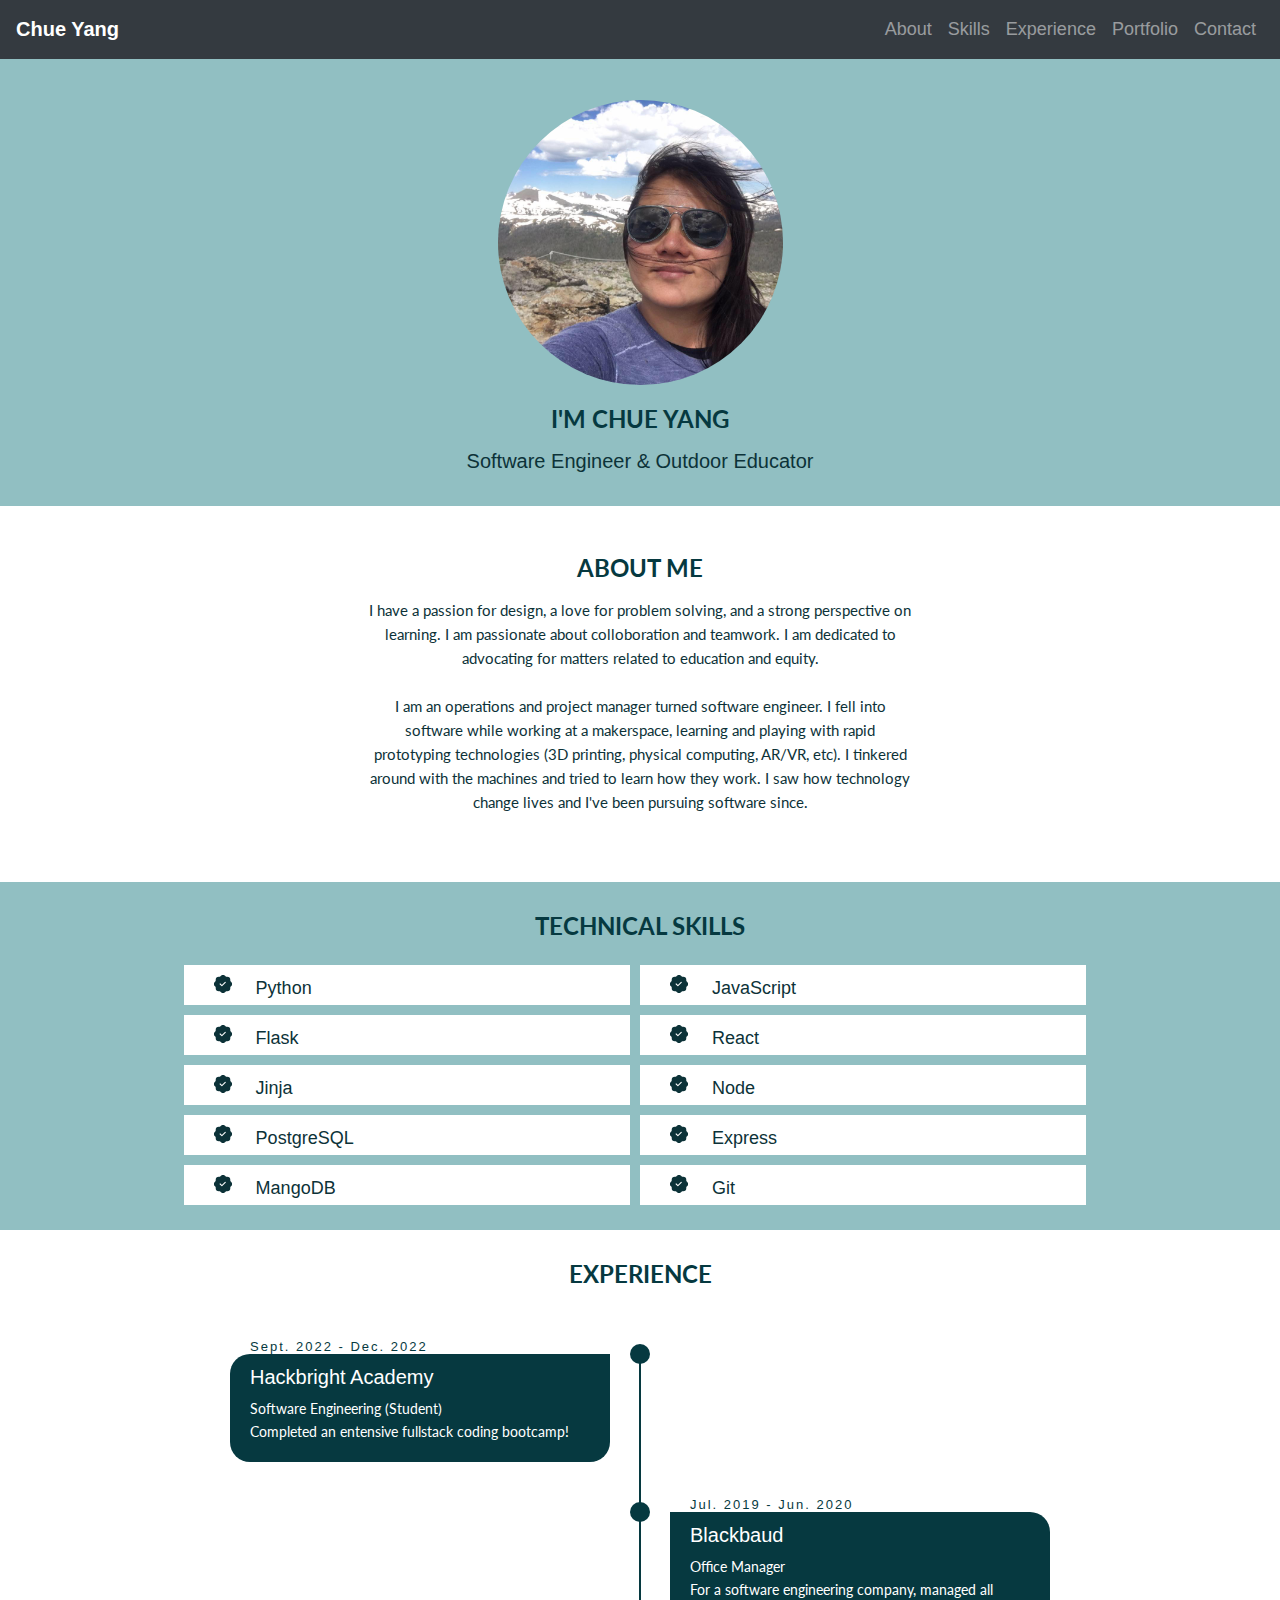
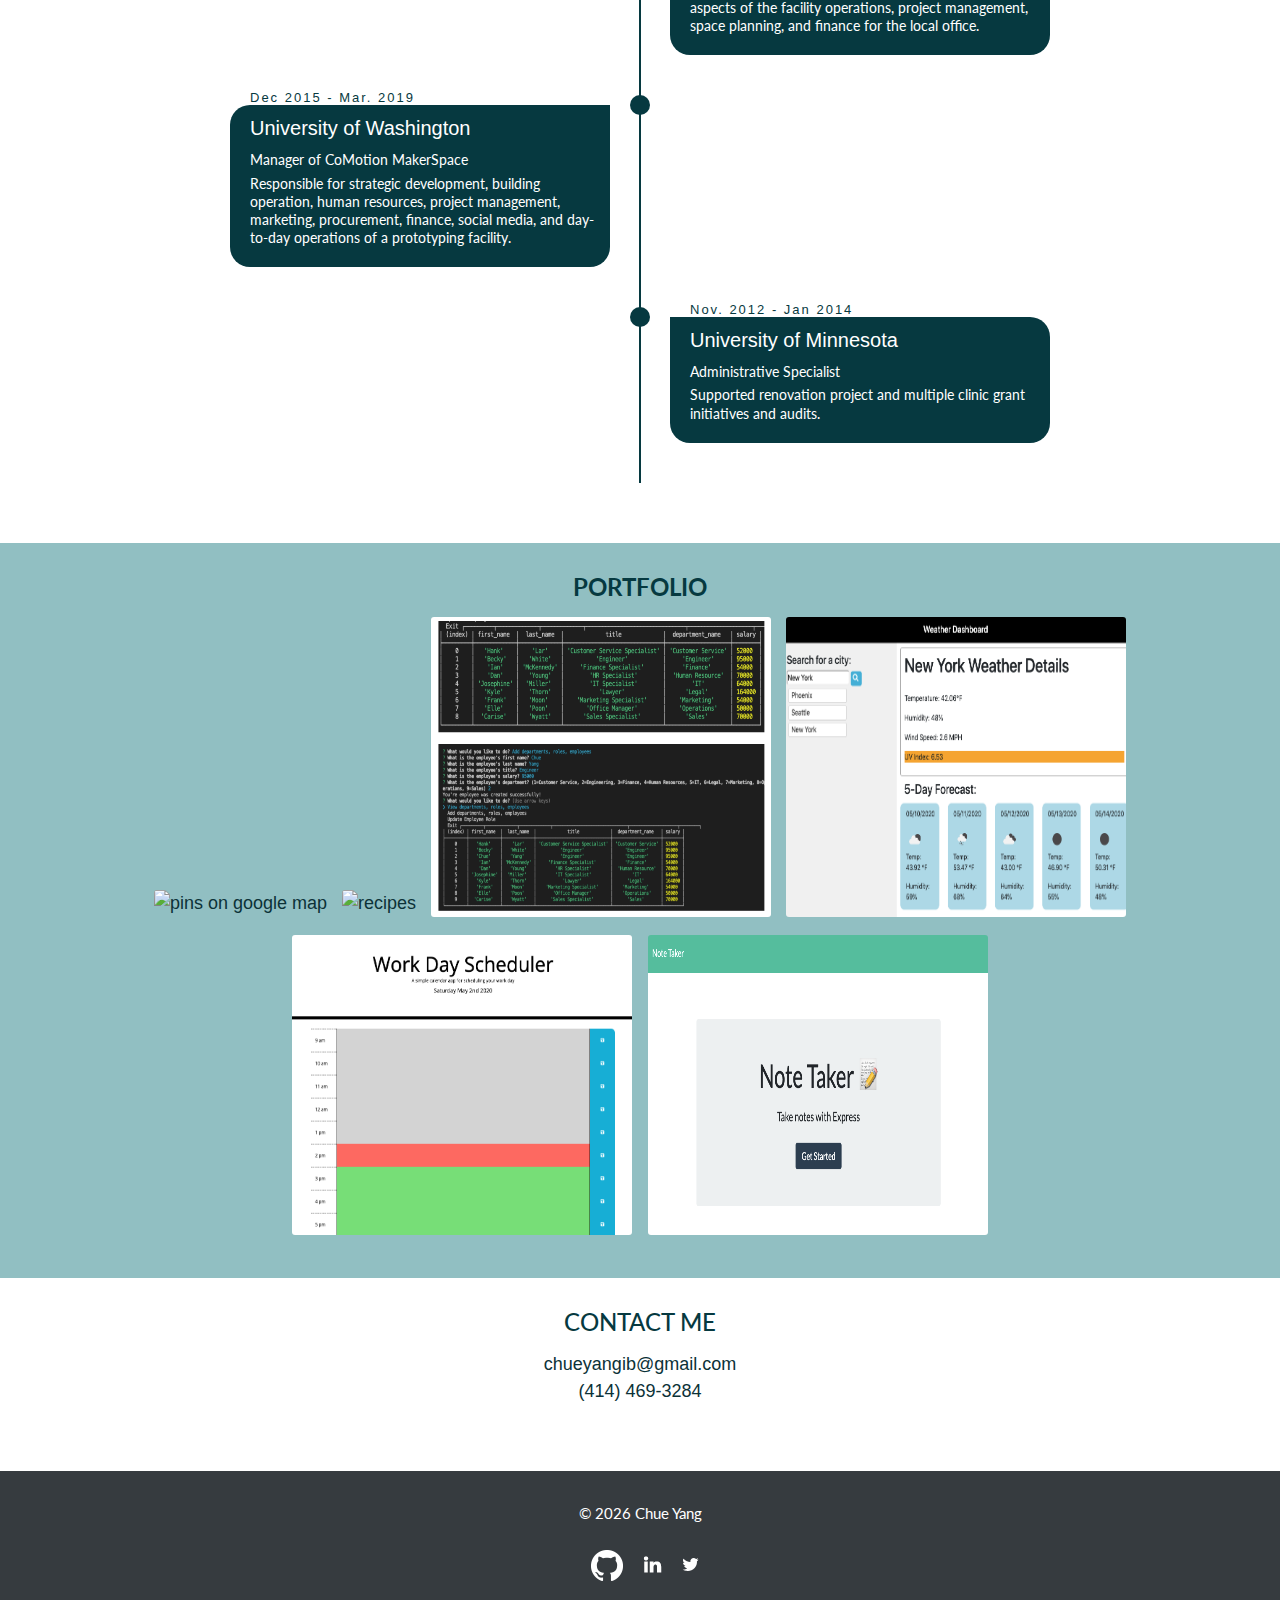
==== index.html @ 4270fe3e "hover effect for portfolio projects" ====
<!DOCTYPE html>
<html lang="en">
  <head>
        <meta charset="UTF-8">
        <meta name="viewport" content="width=device-width, initial-scale=1.0">
        <title>Chue Yang Portfolio</title>
        <link rel="stylesheet" href="style/reset.css">
        <link rel="stylesheet" href="https://maxcdn.bootstrapcdn.com/bootstrap/4.3.1/css/bootstrap.min.css">
        <link
      href="https://fonts.googleapis.com/css?family=Lato:300,400,700"
      rel="stylesheet"
      type="text/css"
    />
        <script src="https://ajax.googleapis.com/ajax/libs/jquery/3.4.1/jquery.min.js"></script>
        <script src="https://cdnjs.cloudflare.com/ajax/libs/popper.js/1.14.7/umd/popper.min.js"></script>
        <script src="https://maxcdn.bootstrapcdn.com/bootstrap/4.3.1/js/bootstrap.min.js"></script>
        <link rel="stylesheet" href="style/style.css">
  </head>

  <body>
    <!-- navigation bar -->
        <nav class="navbar navbar-expand-lg navbar-dark bg-dark navbar-fixed-top">
          <a class="navbar-brand" href="#" style="font-weight:bold">Chue Yang</a>
          <button class="navbar-toggler" type="button" data-toggle="collapse" data-target="#navbarNav" aria-controls="navbarNav" aria-expanded="false" aria-label="Toggle navigation">
            <span class="navbar-toggler-icon"></span>
          </button>
          <div class="collapse navbar-collapse" id="navbarNav">
            <ul class="navbar-nav ml-auto">
              <li class="nav-item ">
                <a class="nav-link" href="#about">About</a> 
              </li>
              <li class="nav-item">
                <a class="nav-link" href="#skills">Skills</a>
              </li>
              <li class="nav-item">
                <a class="nav-link" href="#experience">Experience</a>
              </li>
              <li class="nav-item">
                <a class="nav-link" href="#portfolio">Portfolio</a>
              </li>
              <li class="nav-item">
                <a class="nav-link" href="#contact">Contact</a>
              </li>
            </ul>
          </div>
          </nav>
<!-- Home  -->
        <section class="section" id="home">
                <img class="chue-pic" src="images/chue.jpg" alt="Picture of Chue" style="width:285px; height:auto;">
                <h4 class="section-heading"> I'M CHUE YANG</h4>
                <h5> Software Engineer & Outdoor Educator</h5> 
                <!-- <p class="p-container">I have a passion for design, a love for problem solving, and a strong perspective on learning. I am passionate about colloboration and teamwork. I am dedicated to advocating to for matters related to education and equity.</p> -->
                <!-- <h5>• Alpine Skiier • Maker </h5> -->
               <!-- <p><stron><a href="images/Resume_YangC_updatedMay2020.pdf">Click for resume</a></stron></p> -->
        </section> 
        <section class ="section" id="about">
          <h4 class="section-heading"> ABOUT ME </h4>
          <p class="p-container" >I have a passion for design, a love for problem solving, and a strong perspective 
            on learning. I am passionate about colloboration and teamwork. I am dedicated to advocating for 
            matters related to education and equity.
          <br>
          <br>
            I am an operations and project manager turned software engineer. I fell into software while 
            working at a makerspace, learning and playing with rapid prototyping technologies
            (3D printing, physical computing, AR/VR, etc). I tinkered around with the machines 
            and tried to learn how they work. I saw  how technology change lives and I've been pursuing 
            software since.
          </p>
        </section>
        <section class ="section tech-skills " id="skills">
          <h4 class="section-heading"> TECHNICAL SKILLS </h4>
          <div class="row-skills">
                <div class="skills-icon">
                  <svg stroke="currentColor" fill="currentColor" stroke-width="0" viewBox="0 0 16 16" class="text-secondary-800 w-6 h-6 flex-shrink-0 mr-4" height="1em" width="1em" xmlns="http://www.w3.org/2000/svg">
                  <path d="M10.067.87a2.89 2.89 0 0 0-4.134 0l-.622.638-.89-.011a2.89 2.89 0 0 0-2.924 2.924l.01.89-.636.622a2.89 2.89 0 0 0 0 4.134l.637.622-.011.89a2.89 2.89 0 0 0 2.924 2.924l.89-.01.622.636a2.89 2.89 0 0 0 4.134 0l.622-.637.89.011a2.89 2.89 0 0 0 2.924-2.924l-.01-.89.636-.622a2.89 2.89 0 0 0 0-4.134l-.637-.622.011-.89a2.89 2.89 0 0 0-2.924-2.924l-.89.01-.622-.636zm.287 5.984-3 3a.5.5 0 0 1-.708 0l-1.5-1.5a.5.5 0 1 1 .708-.708L7 8.793l2.646-2.647a.5.5 0 0 1 .708.708z">
                  </path></svg>Python</div>
                <div class="skills-icon">
                  <svg stroke="currentColor" fill="currentColor" stroke-width="0" viewBox="0 0 16 16" class="text-secondary-800 w-6 h-6 flex-shrink-0 mr-4" height="1em" width="1em" xmlns="http://www.w3.org/2000/svg">
                    <path d="M10.067.87a2.89 2.89 0 0 0-4.134 0l-.622.638-.89-.011a2.89 2.89 0 0 0-2.924 2.924l.01.89-.636.622a2.89 2.89 0 0 0 0 4.134l.637.622-.011.89a2.89 2.89 0 0 0 2.924 2.924l.89-.01.622.636a2.89 2.89 0 0 0 4.134 0l.622-.637.89.011a2.89 2.89 0 0 0 2.924-2.924l-.01-.89.636-.622a2.89 2.89 0 0 0 0-4.134l-.637-.622.011-.89a2.89 2.89 0 0 0-2.924-2.924l-.89.01-.622-.636zm.287 5.984-3 3a.5.5 0 0 1-.708 0l-1.5-1.5a.5.5 0 1 1 .708-.708L7 8.793l2.646-2.647a.5.5 0 0 1 .708.708z">

                  </path></svg>JavaScript</div>
                <div class="skills-icon"><svg stroke="currentColor" fill="currentColor" stroke-width="0" viewBox="0 0 16 16" class="text-secondary-800 w-6 h-6 flex-shrink-0 mr-4" height="1em" width="1em" xmlns="http://www.w3.org/2000/svg">
                  <path d="M10.067.87a2.89 2.89 0 0 0-4.134 0l-.622.638-.89-.011a2.89 2.89 0 0 0-2.924 2.924l.01.89-.636.622a2.89 2.89 0 0 0 0 4.134l.637.622-.011.89a2.89 2.89 0 0 0 2.924 2.924l.89-.01.622.636a2.89 2.89 0 0 0 4.134 0l.622-.637.89.011a2.89 2.89 0 0 0 2.924-2.924l-.01-.89.636-.622a2.89 2.89 0 0 0 0-4.134l-.637-.622.011-.89a2.89 2.89 0 0 0-2.924-2.924l-.89.01-.622-.636zm.287 5.984-3 3a.5.5 0 0 1-.708 0l-1.5-1.5a.5.5 0 1 1 .708-.708L7 8.793l2.646-2.647a.5.5 0 0 1 .708.708z">

                  </path></svg>Flask</div>
                <div class="skills-icon"><svg stroke="currentColor" fill="currentColor" stroke-width="0" viewBox="0 0 16 16" class="text-secondary-800 w-6 h-6 flex-shrink-0 mr-4" height="1em" width="1em" xmlns="http://www.w3.org/2000/svg">
                  <path d="M10.067.87a2.89 2.89 0 0 0-4.134 0l-.622.638-.89-.011a2.89 2.89 0 0 0-2.924 2.924l.01.89-.636.622a2.89 2.89 0 0 0 0 4.134l.637.622-.011.89a2.89 2.89 0 0 0 2.924 2.924l.89-.01.622.636a2.89 2.89 0 0 0 4.134 0l.622-.637.89.011a2.89 2.89 0 0 0 2.924-2.924l-.01-.89.636-.622a2.89 2.89 0 0 0 0-4.134l-.637-.622.011-.89a2.89 2.89 0 0 0-2.924-2.924l-.89.01-.622-.636zm.287 5.984-3 3a.5.5 0 0 1-.708 0l-1.5-1.5a.5.5 0 1 1 .708-.708L7 8.793l2.646-2.647a.5.5 0 0 1 .708.708z">

                  </path></svg>React</div>
                <div class="skills-icon"><svg stroke="currentColor" fill="currentColor" stroke-width="0" viewBox="0 0 16 16" class="text-secondary-800 w-6 h-6 flex-shrink-0 mr-4" height="1em" width="1em" xmlns="http://www.w3.org/2000/svg">
                  <path d="M10.067.87a2.89 2.89 0 0 0-4.134 0l-.622.638-.89-.011a2.89 2.89 0 0 0-2.924 2.924l.01.89-.636.622a2.89 2.89 0 0 0 0 4.134l.637.622-.011.89a2.89 2.89 0 0 0 2.924 2.924l.89-.01.622.636a2.89 2.89 0 0 0 4.134 0l.622-.637.89.011a2.89 2.89 0 0 0 2.924-2.924l-.01-.89.636-.622a2.89 2.89 0 0 0 0-4.134l-.637-.622.011-.89a2.89 2.89 0 0 0-2.924-2.924l-.89.01-.622-.636zm.287 5.984-3 3a.5.5 0 0 1-.708 0l-1.5-1.5a.5.5 0 1 1 .708-.708L7 8.793l2.646-2.647a.5.5 0 0 1 .708.708z">

                  </path></svg>Jinja</div>
                <div class="skills-icon"><svg stroke="currentColor" fill="currentColor" stroke-width="0" viewBox="0 0 16 16" class="text-secondary-800 w-6 h-6 flex-shrink-0 mr-4" height="1em" width="1em" xmlns="http://www.w3.org/2000/svg">
                  <path d="M10.067.87a2.89 2.89 0 0 0-4.134 0l-.622.638-.89-.011a2.89 2.89 0 0 0-2.924 2.924l.01.89-.636.622a2.89 2.89 0 0 0 0 4.134l.637.622-.011.89a2.89 2.89 0 0 0 2.924 2.924l.89-.01.622.636a2.89 2.89 0 0 0 4.134 0l.622-.637.89.011a2.89 2.89 0 0 0 2.924-2.924l-.01-.89.636-.622a2.89 2.89 0 0 0 0-4.134l-.637-.622.011-.89a2.89 2.89 0 0 0-2.924-2.924l-.89.01-.622-.636zm.287 5.984-3 3a.5.5 0 0 1-.708 0l-1.5-1.5a.5.5 0 1 1 .708-.708L7 8.793l2.646-2.647a.5.5 0 0 1 .708.708z">

                  </path></svg>Node</div>
             
  
               
                <div class="skills-icon"><svg stroke="currentColor" fill="currentColor" stroke-width="0" viewBox="0 0 16 16" class="text-secondary-800 w-6 h-6 flex-shrink-0 mr-4" height="1em" width="1em" xmlns="http://www.w3.org/2000/svg">
                  <path d="M10.067.87a2.89 2.89 0 0 0-4.134 0l-.622.638-.89-.011a2.89 2.89 0 0 0-2.924 2.924l.01.89-.636.622a2.89 2.89 0 0 0 0 4.134l.637.622-.011.89a2.89 2.89 0 0 0 2.924 2.924l.89-.01.622.636a2.89 2.89 0 0 0 4.134 0l.622-.637.89.011a2.89 2.89 0 0 0 2.924-2.924l-.01-.89.636-.622a2.89 2.89 0 0 0 0-4.134l-.637-.622.011-.89a2.89 2.89 0 0 0-2.924-2.924l-.89.01-.622-.636zm.287 5.984-3 3a.5.5 0 0 1-.708 0l-1.5-1.5a.5.5 0 1 1 .708-.708L7 8.793l2.646-2.647a.5.5 0 0 1 .708.708z">

                  </path></svg>PostgreSQL</div>
                <div class="skills-icon"><svg stroke="currentColor" fill="currentColor" stroke-width="0" viewBox="0 0 16 16" class="text-secondary-800 w-6 h-6 flex-shrink-0 mr-4" height="1em" width="1em" xmlns="http://www.w3.org/2000/svg">
                  <path d="M10.067.87a2.89 2.89 0 0 0-4.134 0l-.622.638-.89-.011a2.89 2.89 0 0 0-2.924 2.924l.01.89-.636.622a2.89 2.89 0 0 0 0 4.134l.637.622-.011.89a2.89 2.89 0 0 0 2.924 2.924l.89-.01.622.636a2.89 2.89 0 0 0 4.134 0l.622-.637.89.011a2.89 2.89 0 0 0 2.924-2.924l-.01-.89.636-.622a2.89 2.89 0 0 0 0-4.134l-.637-.622.011-.89a2.89 2.89 0 0 0-2.924-2.924l-.89.01-.622-.636zm.287 5.984-3 3a.5.5 0 0 1-.708 0l-1.5-1.5a.5.5 0 1 1 .708-.708L7 8.793l2.646-2.647a.5.5 0 0 1 .708.708z">

                  </path></svg>Express</div>
                <div class="skills-icon"><svg stroke="currentColor" fill="currentColor" stroke-width="0" viewBox="0 0 16 16" class="text-secondary-800 w-6 h-6 flex-shrink-0 mr-4" height="1em" width="1em" xmlns="http://www.w3.org/2000/svg">
                  <path d="M10.067.87a2.89 2.89 0 0 0-4.134 0l-.622.638-.89-.011a2.89 2.89 0 0 0-2.924 2.924l.01.89-.636.622a2.89 2.89 0 0 0 0 4.134l.637.622-.011.89a2.89 2.89 0 0 0 2.924 2.924l.89-.01.622.636a2.89 2.89 0 0 0 4.134 0l.622-.637.89.011a2.89 2.89 0 0 0 2.924-2.924l-.01-.89.636-.622a2.89 2.89 0 0 0 0-4.134l-.637-.622.011-.89a2.89 2.89 0 0 0-2.924-2.924l-.89.01-.622-.636zm.287 5.984-3 3a.5.5 0 0 1-.708 0l-1.5-1.5a.5.5 0 1 1 .708-.708L7 8.793l2.646-2.647a.5.5 0 0 1 .708.708z">

                  </path></svg>MangoDB</div>
              
                <div class="skills-icon"><svg stroke="currentColor" fill="currentColor" stroke-width="0" viewBox="0 0 16 16" class="text-secondary-800 w-6 h-6 flex-shrink-0 mr-4" height="1em" width="1em" xmlns="http://www.w3.org/2000/svg">
                  <path d="M10.067.87a2.89 2.89 0 0 0-4.134 0l-.622.638-.89-.011a2.89 2.89 0 0 0-2.924 2.924l.01.89-.636.622a2.89 2.89 0 0 0 0 4.134l.637.622-.011.89a2.89 2.89 0 0 0 2.924 2.924l.89-.01.622.636a2.89 2.89 0 0 0 4.134 0l.622-.637.89.011a2.89 2.89 0 0 0 2.924-2.924l-.01-.89.636-.622a2.89 2.89 0 0 0 0-4.134l-.637-.622.011-.89a2.89 2.89 0 0 0-2.924-2.924l-.89.01-.622-.636zm.287 5.984-3 3a.5.5 0 0 1-.708 0l-1.5-1.5a.5.5 0 1 1 .708-.708L7 8.793l2.646-2.647a.5.5 0 0 1 .708.708z">

                  </path></svg>Git</div>
  
            </div>
          </div>
        </div>
        </section>
        <section class ="section" id="experience">
          <h4 class="section-heading"> EXPERIENCE </h4>
          <div class="timeline-container">
            <div class = "timeline">
              <ul>
                <li>
                  <div class="timeline-content">
                    <h4 class="date">Sept. 2022 - Dec. 2022</h4>
                    <h3>Hackbright Academy </h3>
                    <p>Software Engineering (Student)</p>
                    <p>Completed an entensive fullstack coding bootcamp!</p>
                  </div>
                </li>
                <li>
                  <div class="timeline-content">
                    <h4 class="date">Jul. 2019 - Jun. 2020</h4>
                    <h3>Blackbaud</h3>
                    <p>Office Manager</p>
                    <p>For a software engineering company, managed all aspects of the facility operations, project management, space planning, and finance for the local office. </p>
                  </div>
                </li>
                <li>
                  <div class="timeline-content">
                    <h4 class="date">Dec 2015 - Mar. 2019</h4>
                    <h3>University of Washington</h3>
                    <p>Manager of CoMotion MakerSpace</p>
                    <p>Responsible for strategic development, building operation, human resources, project management, marketing, procurement, finance, social media, and day-to-day operations of a prototyping facility. 
                    </p>
                  </div>
                </li>
                <li>
                  <div class="timeline-content">
                    <h4 class="date">Nov. 2012 - Jan 2014</h4>
                    <h3>University of Minnesota</h3>
                    <p>Administrative Specialist</p>
                    <p>Supported renovation project and multiple clinic grant initiatives and audits. </p>
                  </div>
                </li>
              </ul>
            </div>
          </div>
        </section>
        <section class ="section" id = "portfolio">
          <h4 class="section-heading"> PORTFOLIO </h4>
            <div class="hvrbox">
              <img src="images/GravelBikeRaces.png" class="card-img gravel-app" alt="pins on google map">
               <div class="hvrbox-layer">
                <div class="hvrbox-position">
                  <h3>Gravel Bike Races</h3>
                  <p>A Python Flask app for gravel cyclists to find a race, create, and review gravel races.</p>
                  <div class="skills-btn-div">
                    <button class="skills-btn">Python</button>
                    <button class="skills-btn">Flask</button>
                    <button class="skills-btn">PostgreSQL</button>
                    <button class="skills-btn">Jinja</button>
                  </div>
                  <div >
                    <a href="http://3.21.21.164/"><button class="proj-links">Live</button></a>
                    <a href="https://github.com/chueny/gravelbikeraces"><button class="proj-links">GitHub</button></a>
                  </div>
                </div>
              </div>
            </div>

            <div class="hvrbox">
              <img src="https://user-images.githubusercontent.com/17972802/93668670-9955fb80-fa53-11ea-9c57-03c891adc705.png" class="card-img" alt="recipes ">
              <div class="hvrbox-layer">
                <div class="hvrbox-position">
                  <h3>Recipe Box</h3>
                  <p>A REACT Flask app for saving recipes.</p>
                  <div class="skills-btn-div">
                    <button class="skills-btn">REACT</button>
                    <button class="skills-btn">JavaScript</button>
                    <button class="skills-btn">MongoDB</button>
                    <button class="skills-btn">Firebase</button>
                  </div>
                  <div >
                    <a href=""><button class="proj-links">Live</button></a>
                    <a href="https://github.com/chueny/Recipe-Journal"><button class="proj-links">GitHub</button></a>
                  </div>
                </div>
              </div>
            </div>

            <div class="hvrbox">
              <img src="images/Employee System.png" class="card-img" alt="...">
              <div class="hvrbox-layer">
                <div class="hvrbox-position">
                  <h3>Employee System</h3>
                  <p>A REACT Flask app for saving recipes.</p>
                  <div class="skills-btn-div">
                    <button class="skills-btn">REACT</button>
                    <!-- <button class="skills-btn">JavaScript</button>
                    <button class="skills-btn">MongoDB</button>
                    <button class="skills-btn">Firebase</button> -->
                  </div>
                  <div >
                    <a href=""><button class="proj-links">Live</button></a>
                    <a href=""><button class="proj-links">Github</button></a>
                  </div>
                </div>
              </div>
            </div>
            
            <div class="hvrbox">
              <img src="images/WeatherAPI.png" class="card-img" alt="...">
              <div class="hvrbox-layer">
                <div class="hvrbox-position">
                  <h3>Weather API</h3>
                  <p>A weather app</p>
                  <div class="skills-btn-div">
                    <!-- <button class="skills-btn">REACT</button> -->
                    <!-- <button class="skills-btn">JavaScript</button>
                    <button class="skills-btn">MongoDB</button>
                    <button class="skills-btn">Firebase</button> -->
                  </div>
                  <div >
                    <a href=""><button class="proj-links">Live</button></a>
                    <a href=""><button class="proj-links">Github</button></a>
                  </div>
                </div>
              </div>
            </div>

            <div class="hvrbox">
              <img src="images/scheduler.png" class="card-img" alt="...">
              <div class="hvrbox-layer">
                <div class="hvrbox-position">
                  <h3>Schedule Your Day</h3>
                  <!-- <p>A REACT Flask app for saving recipes.</p> -->
                  <div class="skills-btn-div">
                    <button class="skills-btn">REACT</button>
                    <!-- <button class="skills-btn">JavaScript</button>
                    <button class="skills-btn">MongoDB</button>
                    <button class="skills-btn">Firebase</button> -->
                  </div>
                  <div >
                    <a href=""><button class="proj-links">Live</button></a>
                    <a href=""><button class="proj-links">Github</button></a>
                  </div>
                </div>
              </div>
            </div>

            <div class="hvrbox">
              <img src="images/NoteTaker.png" class="card-img" alt="photo of a note taker app">
              <div class="hvrbox-layer">
                <div class="hvrbox-position">
                  <h3>Note Taker</h3>
                  <!-- <p>A REACT Flask app for saving recipes.</p> -->
                  <div class="skills-btn-div">
                    <!-- <button class="skills-btn">REACT</button> -->
                    <!-- <button class="skills-btn">JavaScript</button>
                    <button class="skills-btn">MongoDB</button>
                    <button class="skills-btn">Firebase</button> -->
                  </div>
                  <div >
                    <a href=""><button class="proj-links">Live</button></a>
                    <a href=""><button class="proj-links">Github</button></a>
                  </div>
                </div>
              </div>
            </div>

           
            
           

        </section>
        <section class ="section" id="contact">
        <div class="divider"></div>
        <div class="section-heading"><h4>CONTACT ME</h4></div>
        <section class="contact">
            <ul>
              <li>
                <a class="email" href="mailto:chueyangib@gmail.com">
                  <i class="fa fa-envelope fa-2x contact-icon" aria-hidden="true"></i>
                  <span class="email">chueyangib@gmail.com</span>
                </a>
              </li>
              <li>
                <a>
                  <i class="fa fa-mobile fa-2x contact-icon" aria-hidden="true"></i>
                  <span class="phone">(414) 469-3284</span>
                </a>
              </li>
            </ul>
        </section>
      <!-- </div> -->
    </section>
        </section>

        <footer class="section" id="footer">
          <!-- <div class="container"> -->
            <p>
              &copy;
              <script>
                document.write(new Date().getFullYear());
              </script>
              Chue Yang
            </p>
            <ul>
              <li>
                <a class="github" href="https://github.com/chueny">
                  <img class ="footer-img" src="images/github1.png">
                </a>
              </li>
              <li>
                <a class="linkedin" href="https://www.linkedin.com/in/chueyang/">
                  <img class ="footer-img" src="images/linkedin.png">
                </a>
              </li>
              <li>
                <a class="twitter" href="https://twitter.com/purpleKoshka">
                  <img class ="footer-img" src="images/twitter.png">
                </a>
              </li>
            </ul>
            
        </footer>

      <script src="https://use.fontawesome.com/b4869d6fbe.js"></script>
    </body>
</html>
---- style/style.css ----
*{
    box-sizing: border-box;
}

body{
    background-color:white;
    color: rgb(12, 50, 56);
    font-size: 18px;
    line-height: 27px;
}


.nav-link {
text-align: center;
}

.navbar-fixed-top {
    position: fixed;
    right: 0;
    left: 0;
    z-index: 1030;
}

.section {
    padding: 30px 0 50px 0px;
    text-align: center;
}

.chue-pic {
    
    margin-bottom: 20px;
    border-radius: 50%;
}
#about{
    margin-block-end: 1em;
    margin-block-start: 1em;
    margin-inline-end: 0px;
    margin-inline-start: 0px;
}


p {
    font-size: 16px;
    font-family: "Lato", sans-serif;
    font-weight: 400;
    font-size: 15px;
    line-height: 24px;
    /* width: 300px; */
    /* text-align: center; */
    /* padding-left: 2em;
    padding-right: 2em;  */
}

#home {
    padding-top: 100px;
}


#home, #skills, #portfolio {
    background-color: rgb(145, 191, 194);
    color: rgb(12, 50, 56);
    padding-bottom: 25px;
    padding-left: 10px;
    padding-right: 10px;
}

.section-heading {
    font-family: "Lato", sans-serif;
    font-weight: 700;
    color: #063940;
}

.skills-icon {
    padding-left: 30px;
    display: flex;
    justify-content: flex-start;
    background-color: white;
    vertical-align: center;
    height: 40px;
    padding-top: 10px;
    margin-top:10px;
    margin-right: 10px;

    width: 36%;
}


.p-container {
    width: 550px;
    text-align: center;
    margin: auto;
}

/* .port-width {
    width: 500px;
    text-align: center;
    margin: auto;
} */

#footer{
    clear: both;
    background-color: #363b3f;
    /* background-color: rebeccapurple; */
    color: white;
}

#footer ul {
    width: 100%;
    display: flex;
    justify-content: center;
    margin-top: 20px;
}
.footer-img {
    padding-left: 10px;
}
form{
    text-align: left;
}

.col-md-6{
    margin-bottom: 20px;
}

img{
   max-width: 100%;
   height: auto; 
   /* margin-top: 22px; */
   vertical-align: middle;
}

#portfolio img {
    width: 350px; /* You can set the dimensions to whatever you want */
    height: 300px;
   
    /* object-fit: cover; */
}


.logo{
    height: 170px;
    width: 170px;

}
button{
border-radius: 5px;
}
.card-img {
    margin-bottom: 10px;
   
}
/* Timeline */
.timeline-container {
    /* min-height: 100vh; */
    width: 100%;
    display: flex;
    align-items: center;
    justify-content: center;
    padding:30px;
}

.row-skills {
    display: flex;
    flex-wrap: wrap;
    justify-content: center;
    margin-right: 10px;
    margin-left: 10px;
    /* height: 20px; */

    
}

.section {
    scroll-margin-top: 2em;
}
.section-heading{
    margin-bottom: 15px;
    
}
.email, .phone {
    color: rgb(12, 50, 56);

}

.contact-icon {
    color: rgb(21, 112, 127)
}

/*---------------------------------------
Timeline
-----------------------------------------*/
.timeline {
    width: 80%;
    height:auto;
    max-width: 800px;
    margin: 0 auto;
    position: relative;
    padding: 20px;

}

.timeline ul li {
    list-style: none;
    background-color: #063940;
    color: white;
    border-radius: 10px;
    margin-bottom: 20px;
    padding-bottom: 20px;
} 
.timeline ul li:last-child {
    margin-bottom: 0;
} 

.timeline-content h3{
    font-size: 20px;
    font-weight: 500;
    line-height: 1.3;
    /* margin-bottom: 10px; */
    text-align: left;
    padding: 10px 0px 5px 20px;
    margin: 0;
    
}

.timeline-content p{
   font-size: 14px;
   line-height: 1.3;
   font-weight: 400px; 
   text-align: left;
   padding: 5px 10px 0px 20px;
   margin: 0;
}
.timeline-content .date{
    font-size: 13px;
    font-weight: 300px;
    margin-bottom: 10px;
    letter-spacing: 2px;
    color: #063940;
    
}

.port-container {
    margin: auto;
        /* padding-left: 15px;
        padding-right: 15px; */
}
@media only screen and (min-width: 768px){
    .timeline::before{
        content: "";
        position: absolute;
        height: 100%;
        width: 2px;
        background-color: #063940;
        left: 50%;
        transform: translate(-50%);
    }

    .timeline ul li {
        width: 50%;
        margin-bottom: 50px;
        position: relative;
    }
    .timeline ul li:nth-child(odd){
        float:left;
        clear:right;
        transform: translate(-30px);
        border-radius: 20px 0 20px 20px;
        
    }
    .timeline ul li:nth-child(even){
        float: right;
        clear: left;
        transform: translate(30px);
        border-radius: 0 20px 20px 20px;
    }

    .timeline ul li::after{
        content: "";
        position: absolute;
        height: 20px;
        width: 20px;
        background-color: #063940;
        border-radius: 50%;
        top: 0;
    }
    .timeline ul li:nth-child(odd)::after{
        transform: translate(50%, -50%);
        right:-30px;
    }
    .timeline ul li:nth-child(even)::after{
        transform: translate(-50%, -50%);
        left:-30px;
    }
    .timeline ul li:hover:after{
        background-color:  rgb(145, 191, 194);
    }
    .timeline-content .date {
        position: absolute;
        top: -15px;
        padding-left: 20px;
    }

    .port-container {
        width: 750px;
        
    }
}

@media screen and (min-width: 992px){
    .port-container{
        width: 970px;
        
    }
}

@media screen and (max-width: 1200px){
.container{
    width: 100%;
    padding: 20px 40px;
}

.col-md-9{
    float: left;
    margin-top: 30px;
}
}

@media screen and (max-width: 480px){
    .container{
        float: left;
        width: 100%;
        padding: 20px 40px;
    }
    
    .col-md-9{
        float: left;
        margin-top: 20px;
    }
    
    .skills-icon {
        padding-left: 30px;
        display: flex;
        justify-content: flex-start;
    }

}


/*----------------------------
Projects
------------------------------*/
/* .gravel-app:hover {
    background-color: black;
    color: white;
    opacity: .2;

} */



.hvrbox {
    position: relative;
    display: inline-block;
    overflow: hidden; 
    max-width: 350px;
    height: auto;
    margin: 0 auto;
    text-align: center;
    padding-left: 5px;
    padding-right: 5px;
}

.hvrbox .hvrbox-layer{
    opacity: 0;
    position: absolute;
    top: 0;
    left: 0;
    right: 0;
    bottom: 0;
    width: 350px;
    background: rgb(0, 0, 0, 0.6);
    color: #ffffff;
    transition: all 0.4s ease-in-out 0s;
}

.hvrbox:hover .hvrbox-layer {
    opacity: 1;
}

.hvrbox .hvrbox-position {
    display: inline-block;
    position: absolute;
    top: 50%;
    width: 100%;
    left: 50%;
    -webkit-transform: translate(-50%, -50%);
    -ms-transform: translate(-50%, -50%);
    transform: translate(-50%, -50%);
}

.hvrbox h3{
    font-size: 20px;
    color: #ffffff;
    margin: 0;
}
.hvrbox p{
    font-size: 15px;
    color: #ffffff;
    margin: 5px 5px 5px 5px;
    text-align: center;
    padding-left: 10px;
    padding-right: 10px;
    padding-bottom: 5px;
}
.skills-btn-div{
    margin-top: 20px;
    margin-bottom: 20px;
}
.skills-btn {
    border-radius: 50px;
    margin-bottom: 5px;
}
.proj-links {
    background-color:  rgb(145, 191, 194);
    color: #ffffff;
    border-radius: 10px;
}

.proj-links:hover {
    background-color: white;
}
/*------------------------------
Footer
--------------------------------*/
footer li a {
    display: block;
    padding: 5px;
    transition: all 0.3s ease-in, 1s;
}


footer .github:hover { 
    background-color: #000;
}
footer .linkedin:hover { 
    background-color: #0073b2; 
}
footer .twitter:hover { 
    background-color: #9ae4e8; 
}
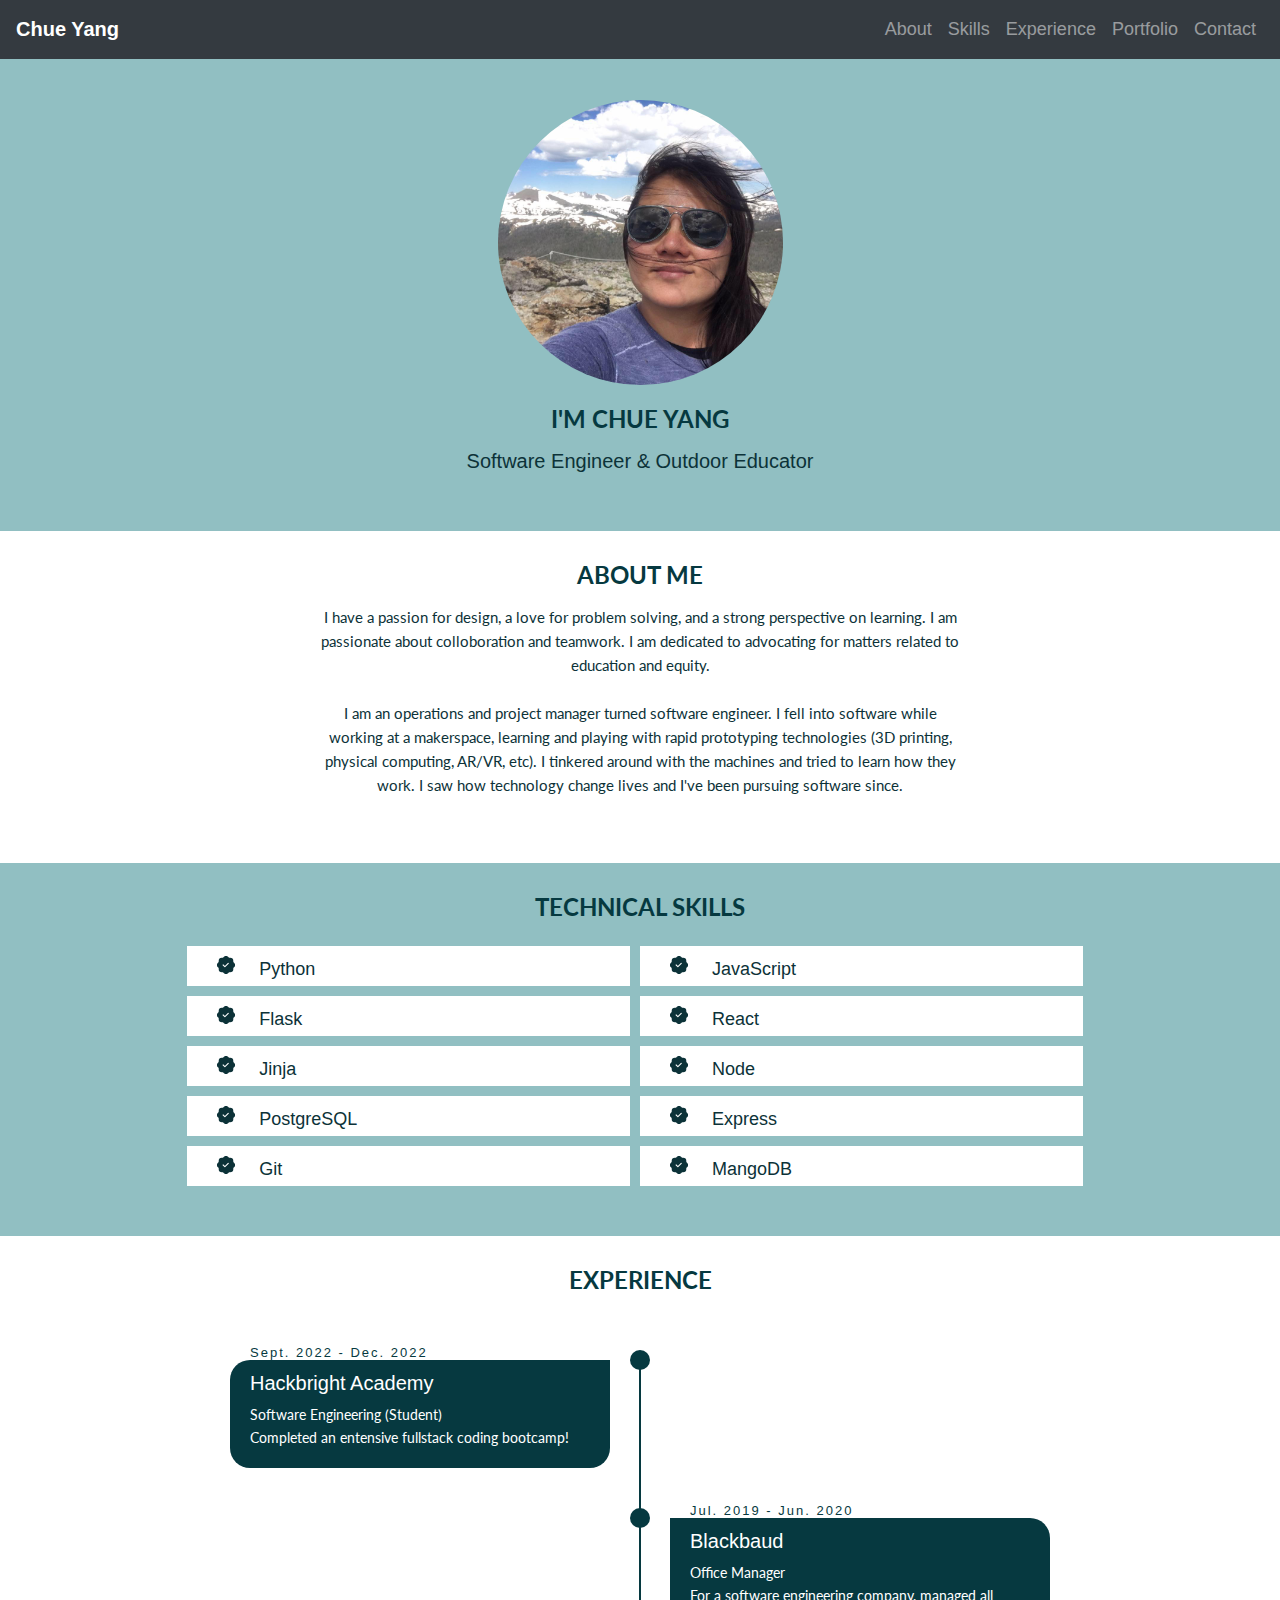
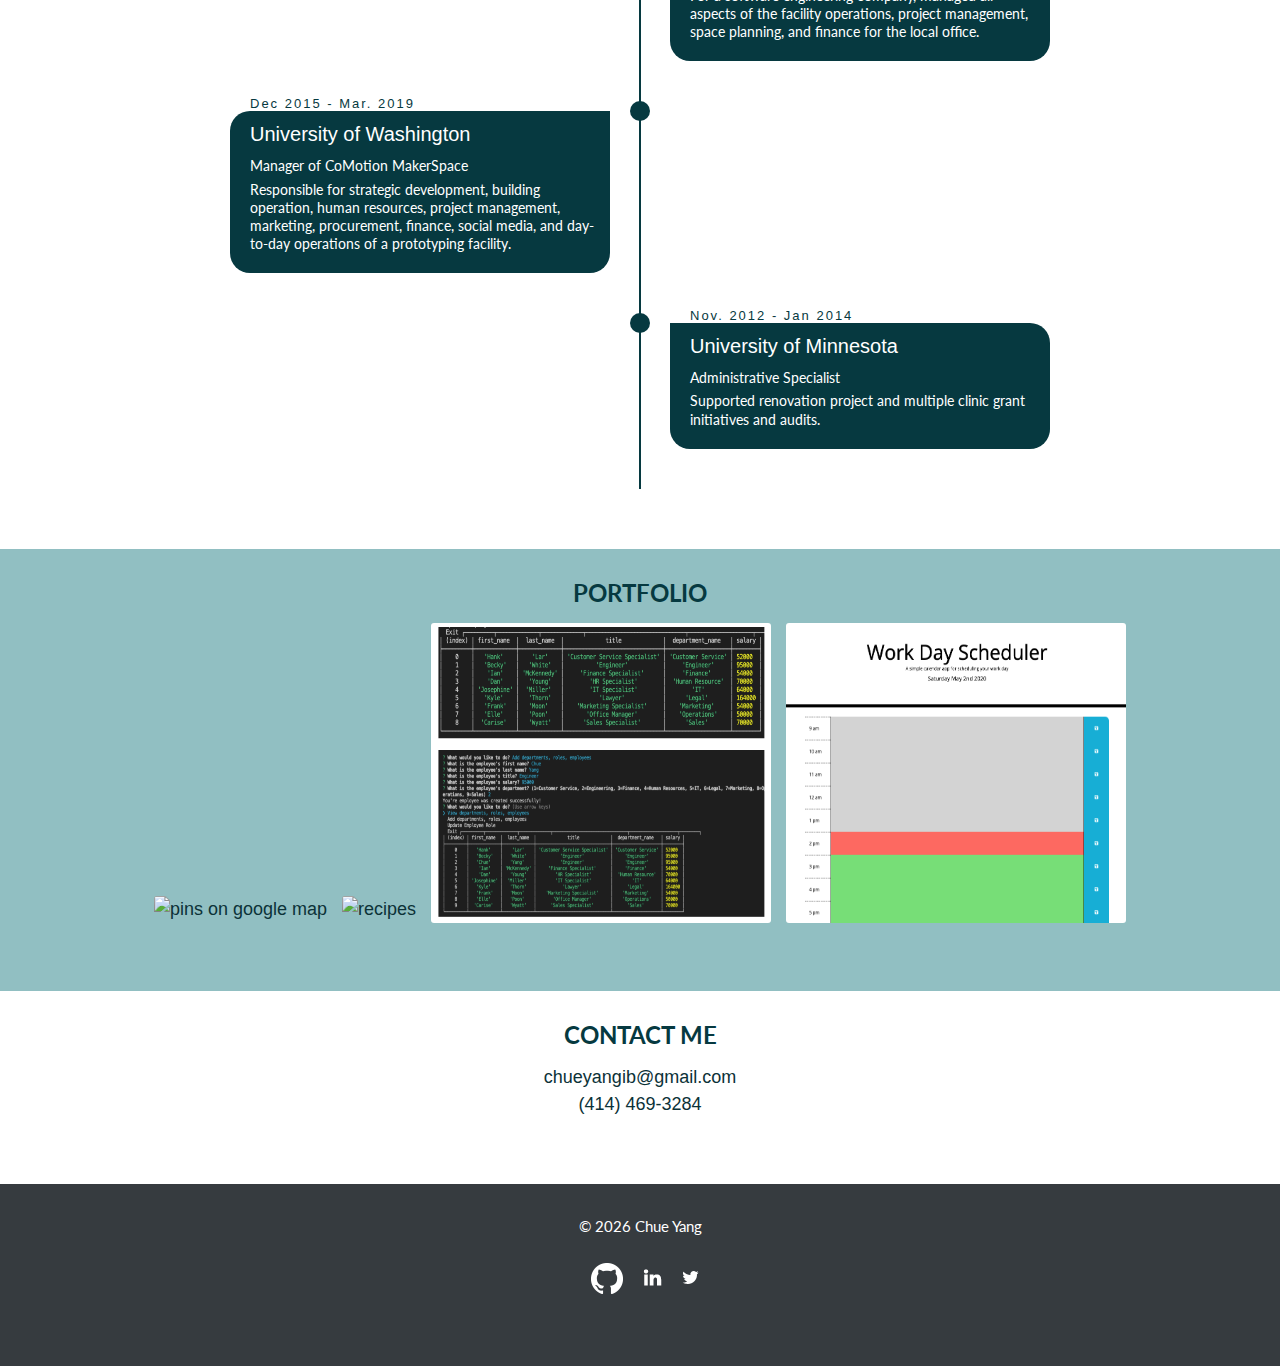
==== commit 62a8a89d: "css" ====
--- a/index.html
+++ b/index.html
@@ -109,12 +109,12 @@
                 <div class="skills-icon"><svg stroke="currentColor" fill="currentColor" stroke-width="0" viewBox="0 0 16 16" class="text-secondary-800 w-6 h-6 flex-shrink-0 mr-4" height="1em" width="1em" xmlns="http://www.w3.org/2000/svg">
                   <path d="M10.067.87a2.89 2.89 0 0 0-4.134 0l-.622.638-.89-.011a2.89 2.89 0 0 0-2.924 2.924l.01.89-.636.622a2.89 2.89 0 0 0 0 4.134l.637.622-.011.89a2.89 2.89 0 0 0 2.924 2.924l.89-.01.622.636a2.89 2.89 0 0 0 4.134 0l.622-.637.89.011a2.89 2.89 0 0 0 2.924-2.924l-.01-.89.636-.622a2.89 2.89 0 0 0 0-4.134l-.637-.622.011-.89a2.89 2.89 0 0 0-2.924-2.924l-.89.01-.622-.636zm.287 5.984-3 3a.5.5 0 0 1-.708 0l-1.5-1.5a.5.5 0 1 1 .708-.708L7 8.793l2.646-2.647a.5.5 0 0 1 .708.708z">
 
+                  </path></svg>Git</div>
+              
+                <div class="skills-icon"><svg stroke="currentColor" fill="currentColor" stroke-width="0" viewBox="0 0 16 16" class="text-secondary-800 w-6 h-6 flex-shrink-0 mr-4" height="1em" width="1em" xmlns="http://www.w3.org/2000/svg">
+                  <path d="M10.067.87a2.89 2.89 0 0 0-4.134 0l-.622.638-.89-.011a2.89 2.89 0 0 0-2.924 2.924l.01.89-.636.622a2.89 2.89 0 0 0 0 4.134l.637.622-.011.89a2.89 2.89 0 0 0 2.924 2.924l.89-.01.622.636a2.89 2.89 0 0 0 4.134 0l.622-.637.89.011a2.89 2.89 0 0 0 2.924-2.924l-.01-.89.636-.622a2.89 2.89 0 0 0 0-4.134l-.637-.622.011-.89a2.89 2.89 0 0 0-2.924-2.924l-.89.01-.622-.636zm.287 5.984-3 3a.5.5 0 0 1-.708 0l-1.5-1.5a.5.5 0 1 1 .708-.708L7 8.793l2.646-2.647a.5.5 0 0 1 .708.708z">
+
                   </path></svg>MangoDB</div>
-              
-                <div class="skills-icon"><svg stroke="currentColor" fill="currentColor" stroke-width="0" viewBox="0 0 16 16" class="text-secondary-800 w-6 h-6 flex-shrink-0 mr-4" height="1em" width="1em" xmlns="http://www.w3.org/2000/svg">
-                  <path d="M10.067.87a2.89 2.89 0 0 0-4.134 0l-.622.638-.89-.011a2.89 2.89 0 0 0-2.924 2.924l.01.89-.636.622a2.89 2.89 0 0 0 0 4.134l.637.622-.011.89a2.89 2.89 0 0 0 2.924 2.924l.89-.01.622.636a2.89 2.89 0 0 0 4.134 0l.622-.637.89.011a2.89 2.89 0 0 0 2.924-2.924l-.01-.89.636-.622a2.89 2.89 0 0 0 0-4.134l-.637-.622.011-.89a2.89 2.89 0 0 0-2.924-2.924l-.89.01-.622-.636zm.287 5.984-3 3a.5.5 0 0 1-.708 0l-1.5-1.5a.5.5 0 1 1 .708-.708L7 8.793l2.646-2.647a.5.5 0 0 1 .708.708z">
-
-                  </path></svg>Git</div>
   
             </div>
           </div>
@@ -189,15 +189,16 @@
               <div class="hvrbox-layer">
                 <div class="hvrbox-position">
                   <h3>Recipe Box</h3>
-                  <p>A REACT Flask app for saving recipes.</p>
+                  <p>A REACT app for creating and saving your favorite recipes.</p>
                   <div class="skills-btn-div">
                     <button class="skills-btn">REACT</button>
                     <button class="skills-btn">JavaScript</button>
+                    <button class="skills-btn">Node</button>
                     <button class="skills-btn">MongoDB</button>
                     <button class="skills-btn">Firebase</button>
                   </div>
                   <div >
-                    <a href=""><button class="proj-links">Live</button></a>
+                    <!-- <a href=""><button class="proj-links">Live</button></a> -->
                     <a href="https://github.com/chueny/Recipe-Journal"><button class="proj-links">GitHub</button></a>
                   </div>
                 </div>
@@ -209,89 +210,80 @@
               <div class="hvrbox-layer">
                 <div class="hvrbox-position">
                   <h3>Employee System</h3>
-                  <p>A REACT Flask app for saving recipes.</p>
-                  <div class="skills-btn-div">
-                    <button class="skills-btn">REACT</button>
+                  <p>A command line app for viewing, adding departments and employee roles.</p>
+                  <div class="skills-btn-div">
+                    <button class="skills-btn">Relational database</button>
+                    <button class="skills-btn">JavaScript</button>
+                    <!-- <button class="skills-btn">MongoDB</button>
+                    <button class="skills-btn">Firebase</button> -->
+                  </div>
+                  <div >
+                    <!-- <a href=""><button class="proj-links">Live</button></a> -->
+                    <a href="https://github.com/chueny/Employee-Tracker"><button class="proj-links">Github</button></a>
+                  </div>
+                </div>
+              </div>
+            </div>
+            
+            <!-- <div class="hvrbox">
+              <img src="images/WeatherAPI.png" class="card-img" alt="...">
+              <div class="hvrbox-layer">
+                <div class="hvrbox-position">
+                  <h3>Weather API</h3>
+                  <p>This app allows you to obtain current weather as well as a 5-day forecast.</p>
+                  <div class="skills-btn-div">
+                    <button class="skills-btn">JavaScript</button>
+                    <button class="skills-btn">API</button>
+                  </div>
+                  <div >
+                    <a href="https://chueny.github.io/WeatherApp/"><button class="proj-links">Live</button></a>
+                    <a href="https://github.com/chueny/WeatherApp"><button class="proj-links">Github</button></a>
+                  </div>
+                </div>
+              </div>
+            </div> -->
+
+            <div class="hvrbox">
+              <img src="images/scheduler.png" class="card-img" alt="...">
+              <div class="hvrbox-layer">
+                <div class="hvrbox-position">
+                  <h3>Schedule Your Day</h3>
+                  <!-- <p>A REACT Flask app for saving recipes.</p> -->
+                  <div class="skills-btn-div">
+                    <button class="skills-btn">JavaScript</button>
                     <!-- <button class="skills-btn">JavaScript</button>
                     <button class="skills-btn">MongoDB</button>
                     <button class="skills-btn">Firebase</button> -->
                   </div>
                   <div >
+                    <a href="https://chueny.github.io/WorkDayScheduler/"><button class="proj-links">Live</button></a>
+                    <a href="https://github.com/chueny/WorkDayScheduler"><button class="proj-links">Github</button></a>
+                  </div>
+                </div>
+              </div>
+            </div>
+
+            <!-- <div class="hvrbox">
+              <img src="images/NoteTaker.png" class="card-img" alt="photo of a note taker app">
+              <div class="hvrbox-layer">
+                <div class="hvrbox-position">
+                  <h3></h3>
+                  <p></p>
+                  <div class="skills-btn-div">
+                    <button class="skills-btn"></button>
+                  </div>
+                  <div >
                     <a href=""><button class="proj-links">Live</button></a>
                     <a href=""><button class="proj-links">Github</button></a>
                   </div>
                 </div>
               </div>
-            </div>
-            
-            <div class="hvrbox">
-              <img src="images/WeatherAPI.png" class="card-img" alt="...">
-              <div class="hvrbox-layer">
-                <div class="hvrbox-position">
-                  <h3>Weather API</h3>
-                  <p>A weather app</p>
-                  <div class="skills-btn-div">
-                    <!-- <button class="skills-btn">REACT</button> -->
-                    <!-- <button class="skills-btn">JavaScript</button>
-                    <button class="skills-btn">MongoDB</button>
-                    <button class="skills-btn">Firebase</button> -->
-                  </div>
-                  <div >
-                    <a href=""><button class="proj-links">Live</button></a>
-                    <a href=""><button class="proj-links">Github</button></a>
-                  </div>
-                </div>
-              </div>
-            </div>
-
-            <div class="hvrbox">
-              <img src="images/scheduler.png" class="card-img" alt="...">
-              <div class="hvrbox-layer">
-                <div class="hvrbox-position">
-                  <h3>Schedule Your Day</h3>
-                  <!-- <p>A REACT Flask app for saving recipes.</p> -->
-                  <div class="skills-btn-div">
-                    <button class="skills-btn">REACT</button>
-                    <!-- <button class="skills-btn">JavaScript</button>
-                    <button class="skills-btn">MongoDB</button>
-                    <button class="skills-btn">Firebase</button> -->
-                  </div>
-                  <div >
-                    <a href=""><button class="proj-links">Live</button></a>
-                    <a href=""><button class="proj-links">Github</button></a>
-                  </div>
-                </div>
-              </div>
-            </div>
-
-            <div class="hvrbox">
-              <img src="images/NoteTaker.png" class="card-img" alt="photo of a note taker app">
-              <div class="hvrbox-layer">
-                <div class="hvrbox-position">
-                  <h3>Note Taker</h3>
-                  <!-- <p>A REACT Flask app for saving recipes.</p> -->
-                  <div class="skills-btn-div">
-                    <!-- <button class="skills-btn">REACT</button> -->
-                    <!-- <button class="skills-btn">JavaScript</button>
-                    <button class="skills-btn">MongoDB</button>
-                    <button class="skills-btn">Firebase</button> -->
-                  </div>
-                  <div >
-                    <a href=""><button class="proj-links">Live</button></a>
-                    <a href=""><button class="proj-links">Github</button></a>
-                  </div>
-                </div>
-              </div>
-            </div>
-
-           
-            
-           
+            </div> -->
+
 
         </section>
         <section class ="section" id="contact">
-        <div class="divider"></div>
-        <div class="section-heading"><h4>CONTACT ME</h4></div>
+        <h4 class="section-heading"> CONTACT ME </h4>
         <section class="contact">
             <ul>
               <li>
--- a/style/style.css
+++ b/style/style.css
@@ -32,12 +32,12 @@
     margin-bottom: 20px;
     border-radius: 50%;
 }
-#about{
-    margin-block-end: 1em;
+/* #about{ */
+    /* margin-block-end: 1em;
     margin-block-start: 1em;
     margin-inline-end: 0px;
-    margin-inline-start: 0px;
-}
+    margin-inline-start: 0px; */
+/* } */
 
 
 p {
@@ -46,10 +46,6 @@
     font-weight: 400;
     font-size: 15px;
     line-height: 24px;
-    /* width: 300px; */
-    /* text-align: center; */
-    /* padding-left: 2em;
-    padding-right: 2em;  */
 }
 
 #home {
@@ -61,8 +57,10 @@
     background-color: rgb(145, 191, 194);
     color: rgb(12, 50, 56);
     padding-bottom: 25px;
-    padding-left: 10px;
-    padding-right: 10px;
+    padding-left: 15px;
+    padding-right: 15px;
+    padding-bottom: 50px;
+    /* padding-top: 50px; */
 }
 
 .section-heading {
@@ -87,9 +85,11 @@
 
 
 .p-container {
-    width: 550px;
+    /* width: 550px; */
     text-align: center;
-    margin: auto;
+    /* margin: auto; */
+    padding-left: 25%;
+    padding-right: 25%;
 }
 
 /* .port-width {
@@ -349,14 +349,6 @@
 /*----------------------------
 Projects
 ------------------------------*/
-/* .gravel-app:hover {
-    background-color: black;
-    color: white;
-    opacity: .2;
-
-} */
-
-
 
 .hvrbox {
     position: relative;
@@ -379,7 +371,7 @@
     bottom: 0;
     width: 350px;
     background: rgb(0, 0, 0, 0.6);
-    color: #ffffff;
+    color: white;
     transition: all 0.4s ease-in-out 0s;
 }
 
@@ -400,12 +392,12 @@
 
 .hvrbox h3{
     font-size: 20px;
-    color: #ffffff;
+    color: white;
     margin: 0;
 }
 .hvrbox p{
     font-size: 15px;
-    color: #ffffff;
+    color: white;
     margin: 5px 5px 5px 5px;
     text-align: center;
     padding-left: 10px;
@@ -415,6 +407,7 @@
 .skills-btn-div{
     margin-top: 20px;
     margin-bottom: 20px;
+   color: grey;
 }
 .skills-btn {
     border-radius: 50px;
@@ -422,12 +415,12 @@
 }
 .proj-links {
     background-color:  rgb(145, 191, 194);
-    color: #ffffff;
+    color: white;
     border-radius: 10px;
 }
 
 .proj-links:hover {
-    background-color: white;
+    background-color: rgb(21, 112, 127);
 }
 /*------------------------------
 Footer
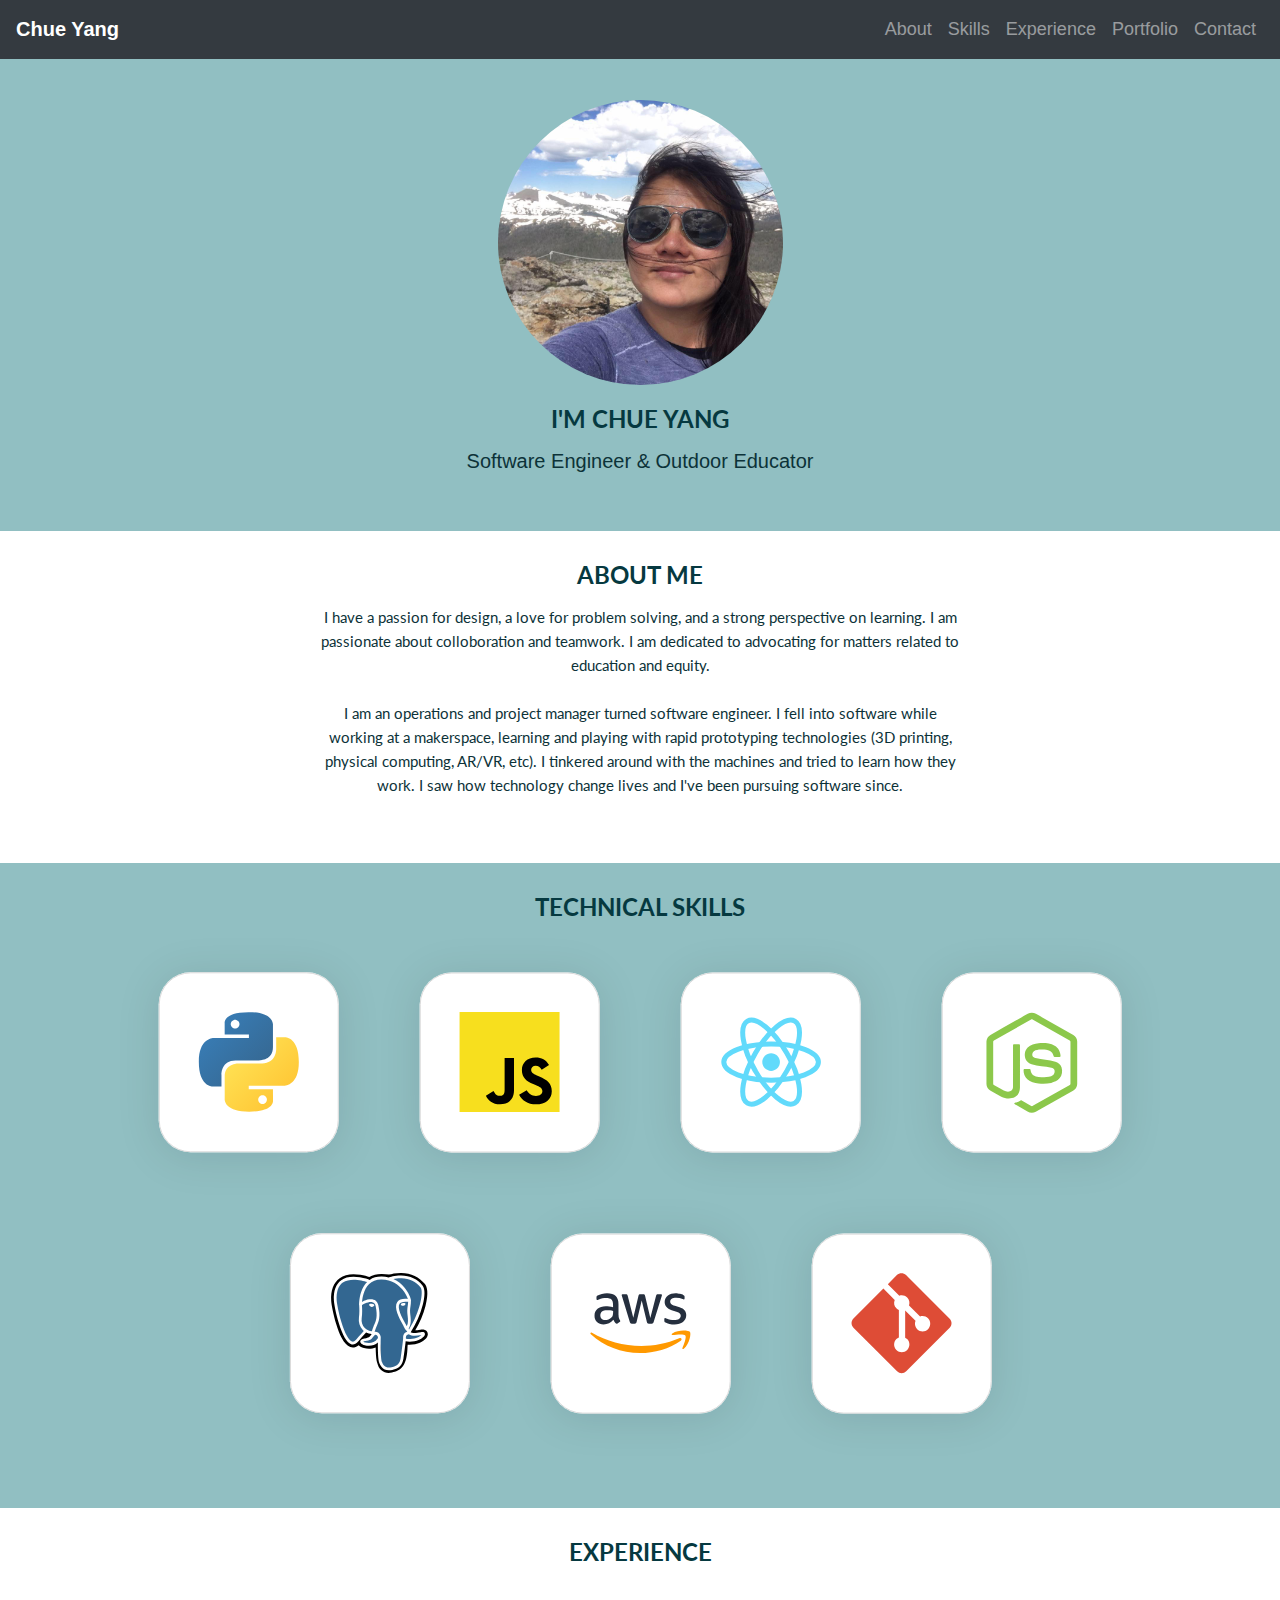
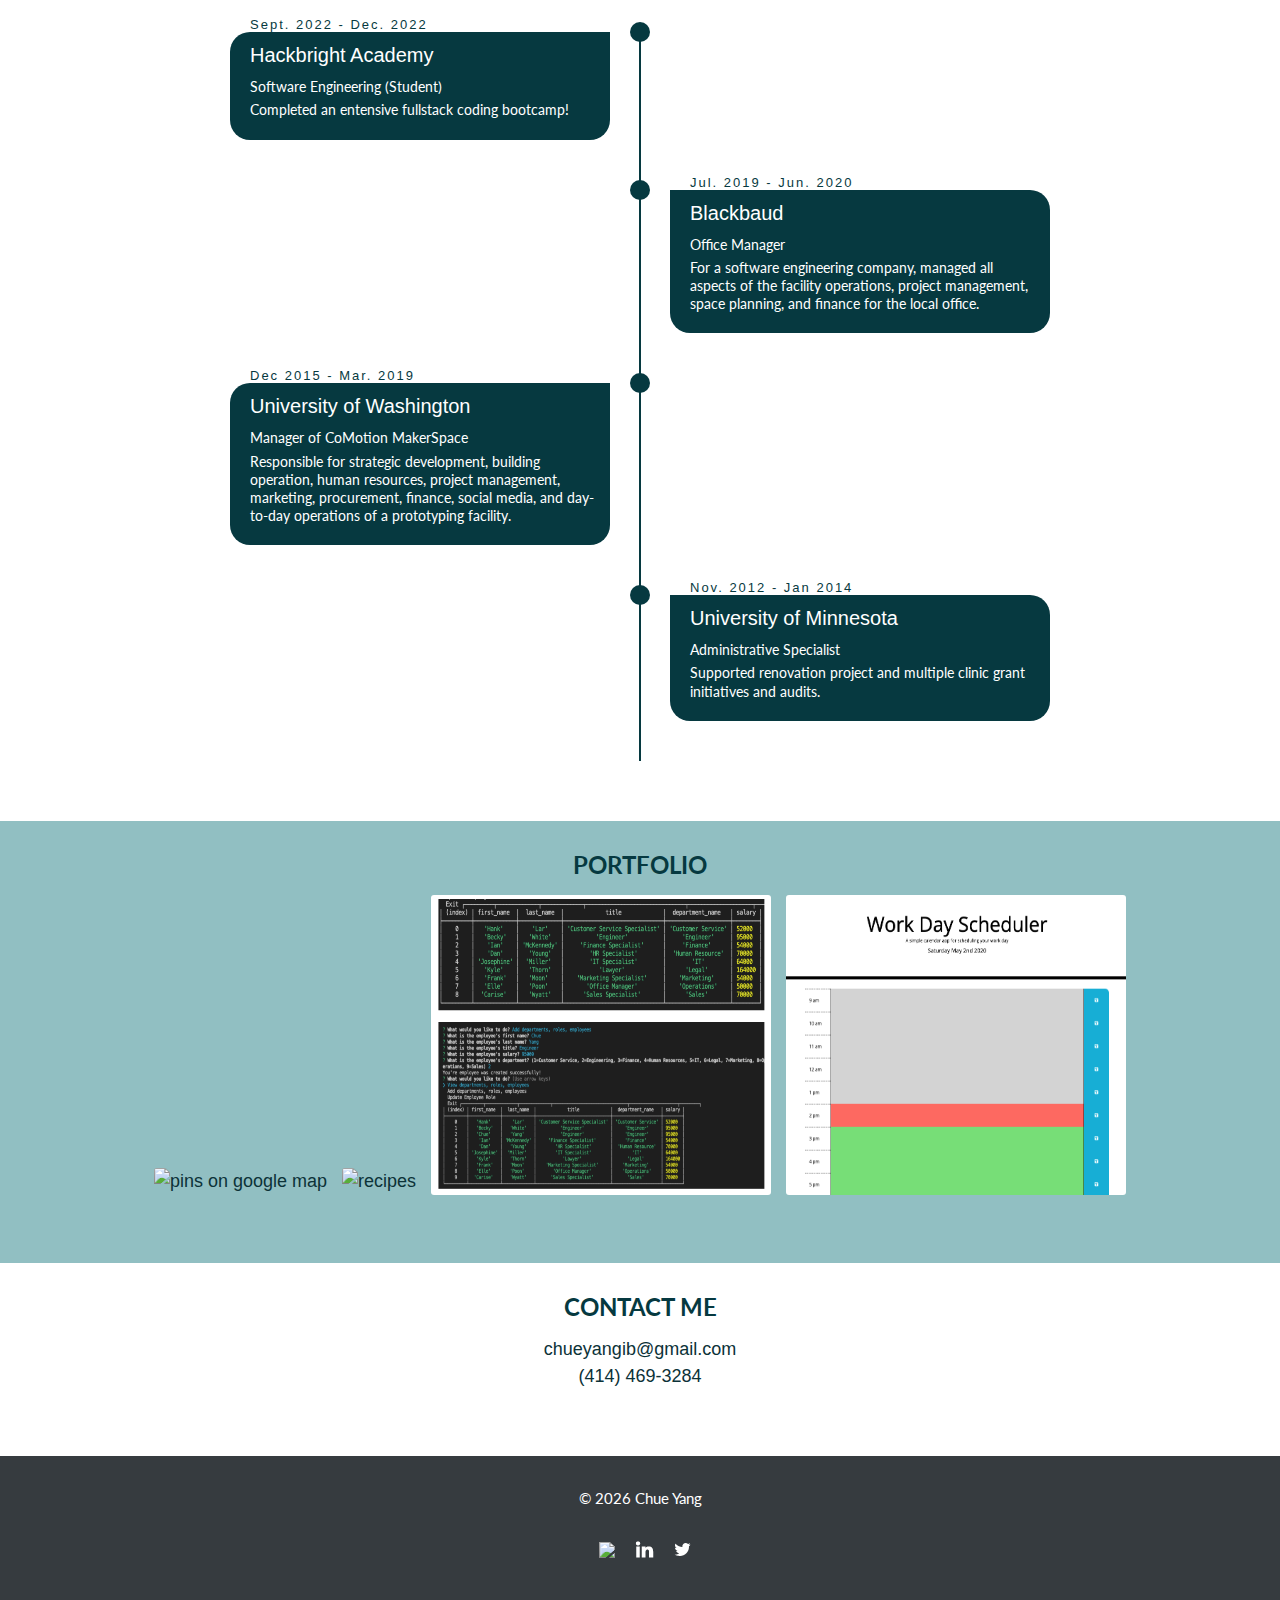
==== commit b3680657: "added tech stack svg" ====
--- a/index.html
+++ b/index.html
@@ -69,54 +69,31 @@
         </section>
         <section class ="section tech-skills " id="skills">
           <h4 class="section-heading"> TECHNICAL SKILLS </h4>
-          <div class="row-skills">
-                <div class="skills-icon">
-                  <svg stroke="currentColor" fill="currentColor" stroke-width="0" viewBox="0 0 16 16" class="text-secondary-800 w-6 h-6 flex-shrink-0 mr-4" height="1em" width="1em" xmlns="http://www.w3.org/2000/svg">
-                  <path d="M10.067.87a2.89 2.89 0 0 0-4.134 0l-.622.638-.89-.011a2.89 2.89 0 0 0-2.924 2.924l.01.89-.636.622a2.89 2.89 0 0 0 0 4.134l.637.622-.011.89a2.89 2.89 0 0 0 2.924 2.924l.89-.01.622.636a2.89 2.89 0 0 0 4.134 0l.622-.637.89.011a2.89 2.89 0 0 0 2.924-2.924l-.01-.89.636-.622a2.89 2.89 0 0 0 0-4.134l-.637-.622.011-.89a2.89 2.89 0 0 0-2.924-2.924l-.89.01-.622-.636zm.287 5.984-3 3a.5.5 0 0 1-.708 0l-1.5-1.5a.5.5 0 1 1 .708-.708L7 8.793l2.646-2.647a.5.5 0 0 1 .708.708z">
-                  </path></svg>Python</div>
-                <div class="skills-icon">
-                  <svg stroke="currentColor" fill="currentColor" stroke-width="0" viewBox="0 0 16 16" class="text-secondary-800 w-6 h-6 flex-shrink-0 mr-4" height="1em" width="1em" xmlns="http://www.w3.org/2000/svg">
-                    <path d="M10.067.87a2.89 2.89 0 0 0-4.134 0l-.622.638-.89-.011a2.89 2.89 0 0 0-2.924 2.924l.01.89-.636.622a2.89 2.89 0 0 0 0 4.134l.637.622-.011.89a2.89 2.89 0 0 0 2.924 2.924l.89-.01.622.636a2.89 2.89 0 0 0 4.134 0l.622-.637.89.011a2.89 2.89 0 0 0 2.924-2.924l-.01-.89.636-.622a2.89 2.89 0 0 0 0-4.134l-.637-.622.011-.89a2.89 2.89 0 0 0-2.924-2.924l-.89.01-.622-.636zm.287 5.984-3 3a.5.5 0 0 1-.708 0l-1.5-1.5a.5.5 0 1 1 .708-.708L7 8.793l2.646-2.647a.5.5 0 0 1 .708.708z">
-
-                  </path></svg>JavaScript</div>
-                <div class="skills-icon"><svg stroke="currentColor" fill="currentColor" stroke-width="0" viewBox="0 0 16 16" class="text-secondary-800 w-6 h-6 flex-shrink-0 mr-4" height="1em" width="1em" xmlns="http://www.w3.org/2000/svg">
-                  <path d="M10.067.87a2.89 2.89 0 0 0-4.134 0l-.622.638-.89-.011a2.89 2.89 0 0 0-2.924 2.924l.01.89-.636.622a2.89 2.89 0 0 0 0 4.134l.637.622-.011.89a2.89 2.89 0 0 0 2.924 2.924l.89-.01.622.636a2.89 2.89 0 0 0 4.134 0l.622-.637.89.011a2.89 2.89 0 0 0 2.924-2.924l-.01-.89.636-.622a2.89 2.89 0 0 0 0-4.134l-.637-.622.011-.89a2.89 2.89 0 0 0-2.924-2.924l-.89.01-.622-.636zm.287 5.984-3 3a.5.5 0 0 1-.708 0l-1.5-1.5a.5.5 0 1 1 .708-.708L7 8.793l2.646-2.647a.5.5 0 0 1 .708.708z">
-
-                  </path></svg>Flask</div>
-                <div class="skills-icon"><svg stroke="currentColor" fill="currentColor" stroke-width="0" viewBox="0 0 16 16" class="text-secondary-800 w-6 h-6 flex-shrink-0 mr-4" height="1em" width="1em" xmlns="http://www.w3.org/2000/svg">
-                  <path d="M10.067.87a2.89 2.89 0 0 0-4.134 0l-.622.638-.89-.011a2.89 2.89 0 0 0-2.924 2.924l.01.89-.636.622a2.89 2.89 0 0 0 0 4.134l.637.622-.011.89a2.89 2.89 0 0 0 2.924 2.924l.89-.01.622.636a2.89 2.89 0 0 0 4.134 0l.622-.637.89.011a2.89 2.89 0 0 0 2.924-2.924l-.01-.89.636-.622a2.89 2.89 0 0 0 0-4.134l-.637-.622.011-.89a2.89 2.89 0 0 0-2.924-2.924l-.89.01-.622-.636zm.287 5.984-3 3a.5.5 0 0 1-.708 0l-1.5-1.5a.5.5 0 1 1 .708-.708L7 8.793l2.646-2.647a.5.5 0 0 1 .708.708z">
-
-                  </path></svg>React</div>
-                <div class="skills-icon"><svg stroke="currentColor" fill="currentColor" stroke-width="0" viewBox="0 0 16 16" class="text-secondary-800 w-6 h-6 flex-shrink-0 mr-4" height="1em" width="1em" xmlns="http://www.w3.org/2000/svg">
-                  <path d="M10.067.87a2.89 2.89 0 0 0-4.134 0l-.622.638-.89-.011a2.89 2.89 0 0 0-2.924 2.924l.01.89-.636.622a2.89 2.89 0 0 0 0 4.134l.637.622-.011.89a2.89 2.89 0 0 0 2.924 2.924l.89-.01.622.636a2.89 2.89 0 0 0 4.134 0l.622-.637.89.011a2.89 2.89 0 0 0 2.924-2.924l-.01-.89.636-.622a2.89 2.89 0 0 0 0-4.134l-.637-.622.011-.89a2.89 2.89 0 0 0-2.924-2.924l-.89.01-.622-.636zm.287 5.984-3 3a.5.5 0 0 1-.708 0l-1.5-1.5a.5.5 0 1 1 .708-.708L7 8.793l2.646-2.647a.5.5 0 0 1 .708.708z">
-
-                  </path></svg>Jinja</div>
-                <div class="skills-icon"><svg stroke="currentColor" fill="currentColor" stroke-width="0" viewBox="0 0 16 16" class="text-secondary-800 w-6 h-6 flex-shrink-0 mr-4" height="1em" width="1em" xmlns="http://www.w3.org/2000/svg">
-                  <path d="M10.067.87a2.89 2.89 0 0 0-4.134 0l-.622.638-.89-.011a2.89 2.89 0 0 0-2.924 2.924l.01.89-.636.622a2.89 2.89 0 0 0 0 4.134l.637.622-.011.89a2.89 2.89 0 0 0 2.924 2.924l.89-.01.622.636a2.89 2.89 0 0 0 4.134 0l.622-.637.89.011a2.89 2.89 0 0 0 2.924-2.924l-.01-.89.636-.622a2.89 2.89 0 0 0 0-4.134l-.637-.622.011-.89a2.89 2.89 0 0 0-2.924-2.924l-.89.01-.622-.636zm.287 5.984-3 3a.5.5 0 0 1-.708 0l-1.5-1.5a.5.5 0 1 1 .708-.708L7 8.793l2.646-2.647a.5.5 0 0 1 .708.708z">
-
-                  </path></svg>Node</div>
-             
-  
-               
-                <div class="skills-icon"><svg stroke="currentColor" fill="currentColor" stroke-width="0" viewBox="0 0 16 16" class="text-secondary-800 w-6 h-6 flex-shrink-0 mr-4" height="1em" width="1em" xmlns="http://www.w3.org/2000/svg">
-                  <path d="M10.067.87a2.89 2.89 0 0 0-4.134 0l-.622.638-.89-.011a2.89 2.89 0 0 0-2.924 2.924l.01.89-.636.622a2.89 2.89 0 0 0 0 4.134l.637.622-.011.89a2.89 2.89 0 0 0 2.924 2.924l.89-.01.622.636a2.89 2.89 0 0 0 4.134 0l.622-.637.89.011a2.89 2.89 0 0 0 2.924-2.924l-.01-.89.636-.622a2.89 2.89 0 0 0 0-4.134l-.637-.622.011-.89a2.89 2.89 0 0 0-2.924-2.924l-.89.01-.622-.636zm.287 5.984-3 3a.5.5 0 0 1-.708 0l-1.5-1.5a.5.5 0 1 1 .708-.708L7 8.793l2.646-2.647a.5.5 0 0 1 .708.708z">
-
-                  </path></svg>PostgreSQL</div>
-                <div class="skills-icon"><svg stroke="currentColor" fill="currentColor" stroke-width="0" viewBox="0 0 16 16" class="text-secondary-800 w-6 h-6 flex-shrink-0 mr-4" height="1em" width="1em" xmlns="http://www.w3.org/2000/svg">
-                  <path d="M10.067.87a2.89 2.89 0 0 0-4.134 0l-.622.638-.89-.011a2.89 2.89 0 0 0-2.924 2.924l.01.89-.636.622a2.89 2.89 0 0 0 0 4.134l.637.622-.011.89a2.89 2.89 0 0 0 2.924 2.924l.89-.01.622.636a2.89 2.89 0 0 0 4.134 0l.622-.637.89.011a2.89 2.89 0 0 0 2.924-2.924l-.01-.89.636-.622a2.89 2.89 0 0 0 0-4.134l-.637-.622.011-.89a2.89 2.89 0 0 0-2.924-2.924l-.89.01-.622-.636zm.287 5.984-3 3a.5.5 0 0 1-.708 0l-1.5-1.5a.5.5 0 1 1 .708-.708L7 8.793l2.646-2.647a.5.5 0 0 1 .708.708z">
-
-                  </path></svg>Express</div>
-                <div class="skills-icon"><svg stroke="currentColor" fill="currentColor" stroke-width="0" viewBox="0 0 16 16" class="text-secondary-800 w-6 h-6 flex-shrink-0 mr-4" height="1em" width="1em" xmlns="http://www.w3.org/2000/svg">
-                  <path d="M10.067.87a2.89 2.89 0 0 0-4.134 0l-.622.638-.89-.011a2.89 2.89 0 0 0-2.924 2.924l.01.89-.636.622a2.89 2.89 0 0 0 0 4.134l.637.622-.011.89a2.89 2.89 0 0 0 2.924 2.924l.89-.01.622.636a2.89 2.89 0 0 0 4.134 0l.622-.637.89.011a2.89 2.89 0 0 0 2.924-2.924l-.01-.89.636-.622a2.89 2.89 0 0 0 0-4.134l-.637-.622.011-.89a2.89 2.89 0 0 0-2.924-2.924l-.89.01-.622-.636zm.287 5.984-3 3a.5.5 0 0 1-.708 0l-1.5-1.5a.5.5 0 1 1 .708-.708L7 8.793l2.646-2.647a.5.5 0 0 1 .708.708z">
-
-                  </path></svg>Git</div>
-              
-                <div class="skills-icon"><svg stroke="currentColor" fill="currentColor" stroke-width="0" viewBox="0 0 16 16" class="text-secondary-800 w-6 h-6 flex-shrink-0 mr-4" height="1em" width="1em" xmlns="http://www.w3.org/2000/svg">
-                  <path d="M10.067.87a2.89 2.89 0 0 0-4.134 0l-.622.638-.89-.011a2.89 2.89 0 0 0-2.924 2.924l.01.89-.636.622a2.89 2.89 0 0 0 0 4.134l.637.622-.011.89a2.89 2.89 0 0 0 2.924 2.924l.89-.01.622.636a2.89 2.89 0 0 0 4.134 0l.622-.637.89.011a2.89 2.89 0 0 0 2.924-2.924l-.01-.89.636-.622a2.89 2.89 0 0 0 0-4.134l-.637-.622.011-.89a2.89 2.89 0 0 0-2.924-2.924l-.89.01-.622-.636zm.287 5.984-3 3a.5.5 0 0 1-.708 0l-1.5-1.5a.5.5 0 1 1 .708-.708L7 8.793l2.646-2.647a.5.5 0 0 1 .708.708z">
-
-                  </path></svg>MangoDB</div>
-  
-            </div>
+          <div class="skills-div">
+            <!-- <ul>
+              <li>Python</li>
+              <li>Flask</li>
+              <li>Jinja</li>
+              <li>PostgreSQL</li>
+              <li>JavaScript</li>
+              <li>REACT</li>
+              <li>MongoDB</li>
+            </ul> -->
+            <img src="/images/tech-stack/python.svg" alt="python logo">
+            <img src="/images/tech-stack/js.svg" alt="javascript logo">
+            <img src="/images/tech-stack/reactjs.svg" alt="react logo">
+            <img src="/images/tech-stack/nodejs.svg" alt="node logo">
+            <!-- <img src="/images/tech-stack/mongodb.svg" alt="mongoDB logo"> -->
+            <img src="/images/tech-stack/postfresql.svg" alt="postgreSQL logo">
+            <img src="/images/tech-stack/aws.svg" alt="AWS logo">
+            <!-- <img src="/images/tech-stack/firebase.svg" alt="firebase logo"> -->
+            <!-- <img src="/images/tech-stack/css.svg">
+            <img src="/images/tech-stack/html5.svg"> -->
+            <img src="/images/tech-stack/git.svg" alt="git logo">
+            <!-- <img src="/images/tech-stack/gitlab.svg"> -->
+            <!-- <img src="/images/tech-stack/material-ui.svg">
+            <img src="/images/tech-stack/bootstrap4.svg">
+            </div> -->
           </div>
         </div>
         </section>
--- a/style/style.css
+++ b/style/style.css
@@ -92,6 +92,22 @@
     padding-right: 25%;
 }
 
+@media screen and (max-width: 480px){
+    .p-container {
+        text-align: center;
+        padding-left: 5%;
+        padding-right: 5%;
+    }
+
+    .timeline-container {
+        width: 100%;
+        display: flex;
+        align-items: center;
+        justify-content: center;
+    }
+
+}
+
 /* .port-width {
     width: 500px;
     text-align: center;
@@ -159,13 +175,10 @@
     padding:30px;
 }
 
-.row-skills {
+.skills-div {
     display: flex;
     flex-wrap: wrap;
     justify-content: center;
-    margin-right: 10px;
-    margin-left: 10px;
-    /* height: 20px; */
 
     
 }
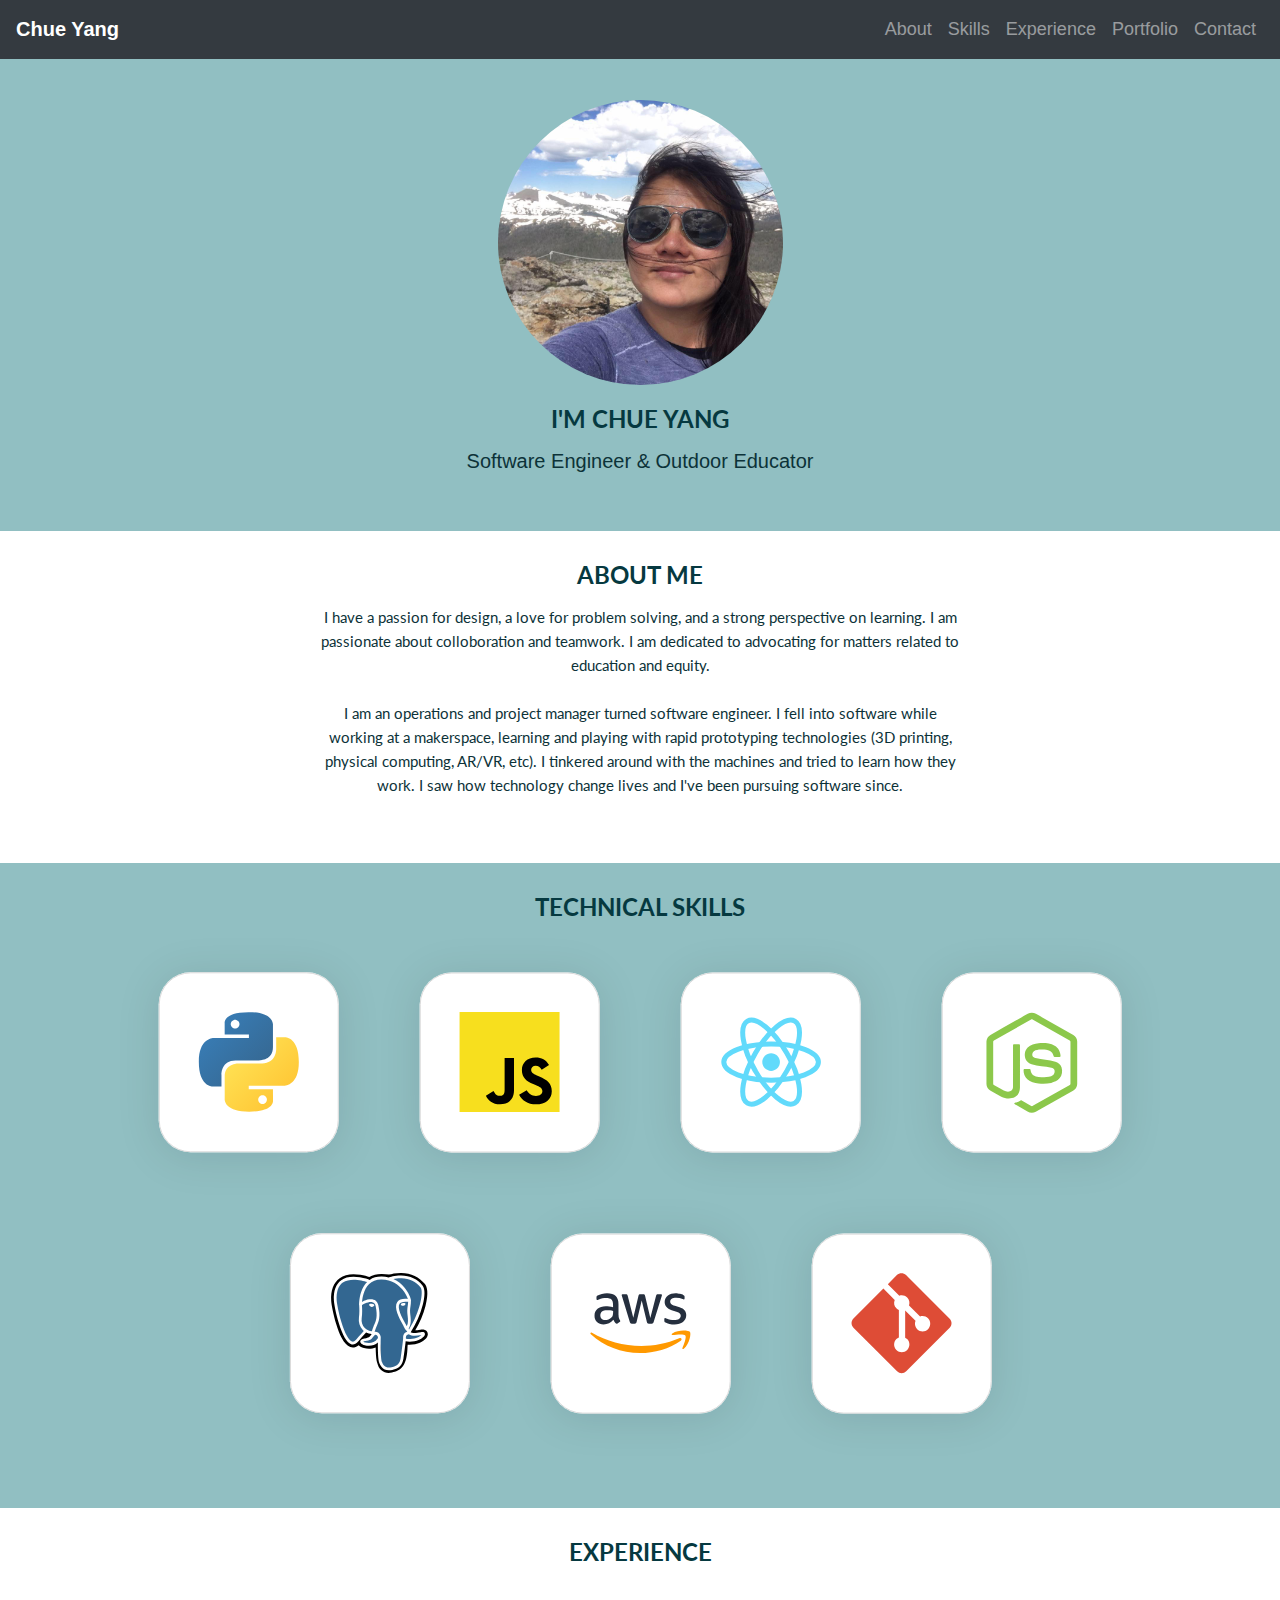
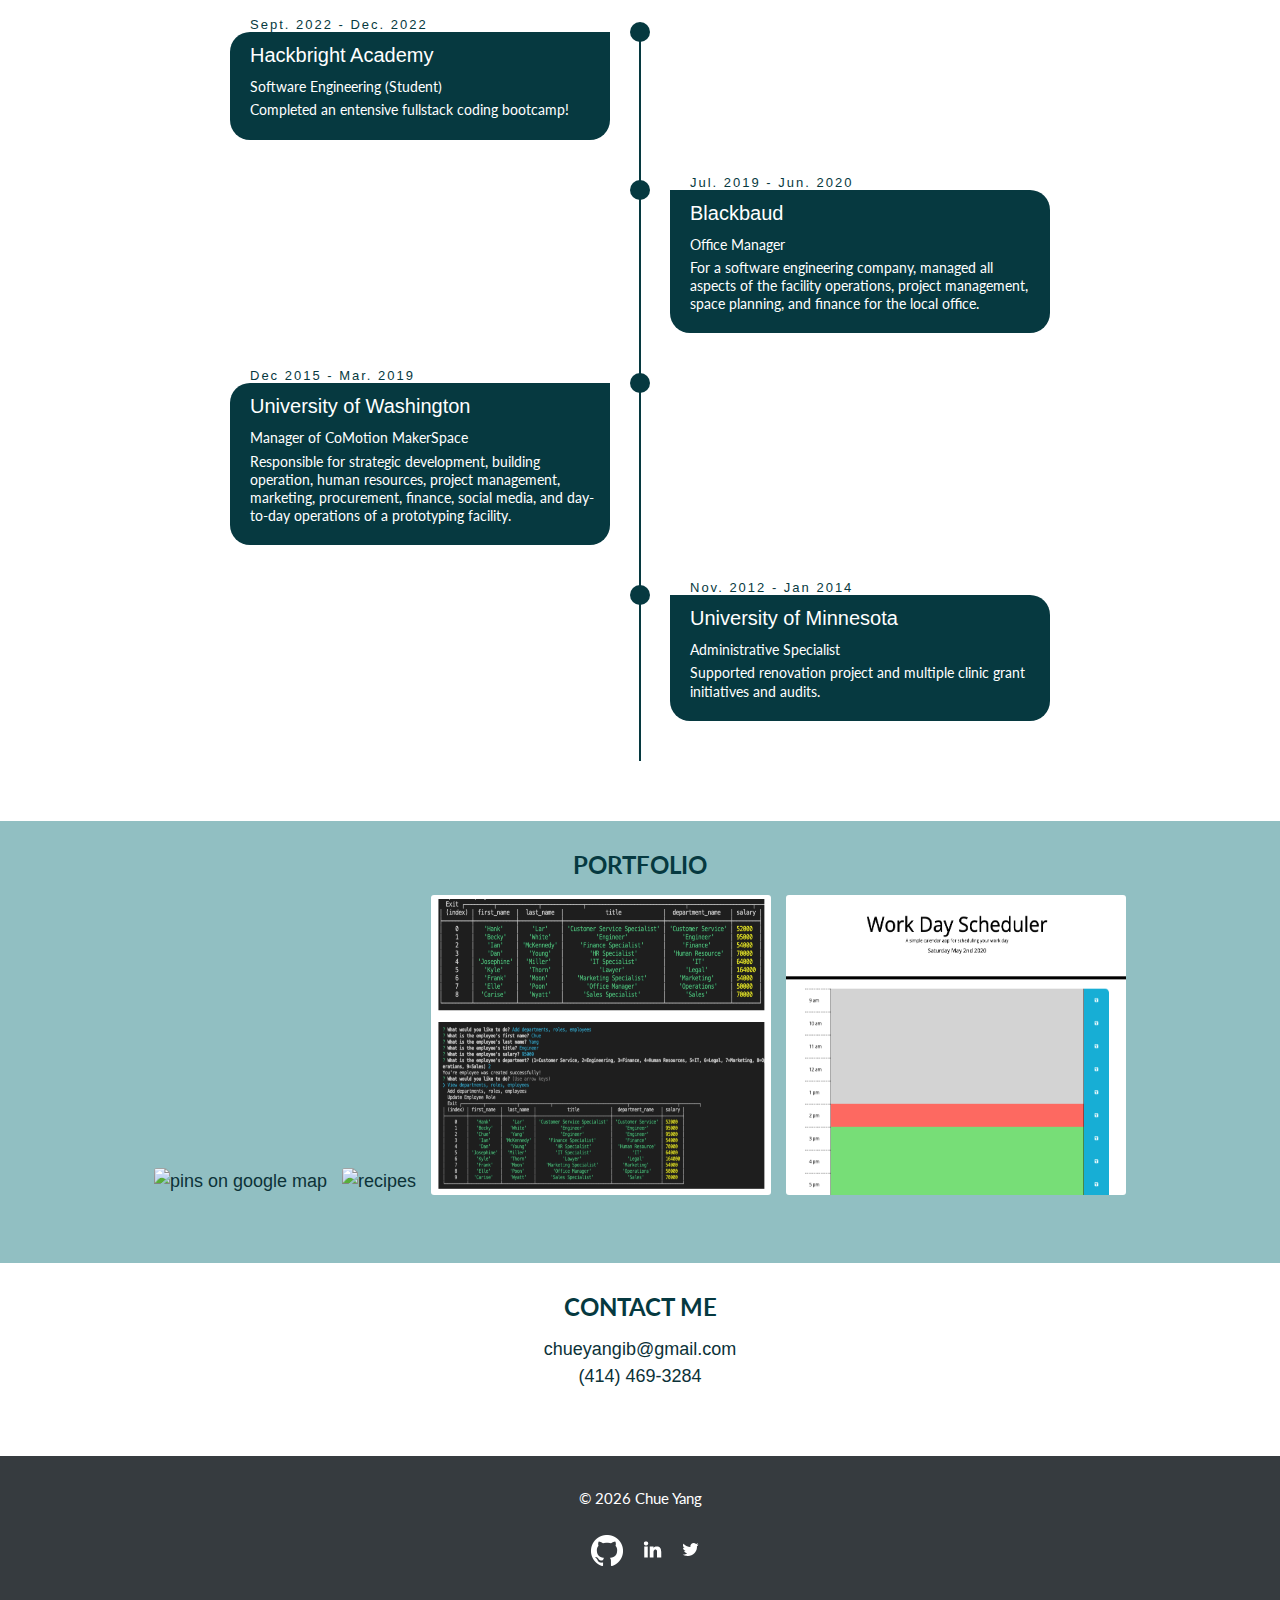
==== commit 50b8d709: "css img formatting" ====
--- a/index.html
+++ b/index.html
@@ -150,8 +150,8 @@
                   <div class="skills-btn-div">
                     <button class="skills-btn">Python</button>
                     <button class="skills-btn">Flask</button>
+                    <button class="skills-btn">Jinja</button>
                     <button class="skills-btn">PostgreSQL</button>
-                    <button class="skills-btn">Jinja</button>
                   </div>
                   <div >
                     <a href="http://3.21.21.164/"><button class="proj-links">Live</button></a>
--- a/style/style.css
+++ b/style/style.css
@@ -93,6 +93,9 @@
 }
 
 @media screen and (max-width: 480px){
+    #home h5 {
+        font-size: 1 rem;
+    }
     .p-container {
         text-align: center;
         padding-left: 5%;
@@ -104,6 +107,10 @@
         display: flex;
         align-items: center;
         justify-content: center;
+    }
+
+    .skills-div img{
+        max-width: 50%;
     }
 
 }
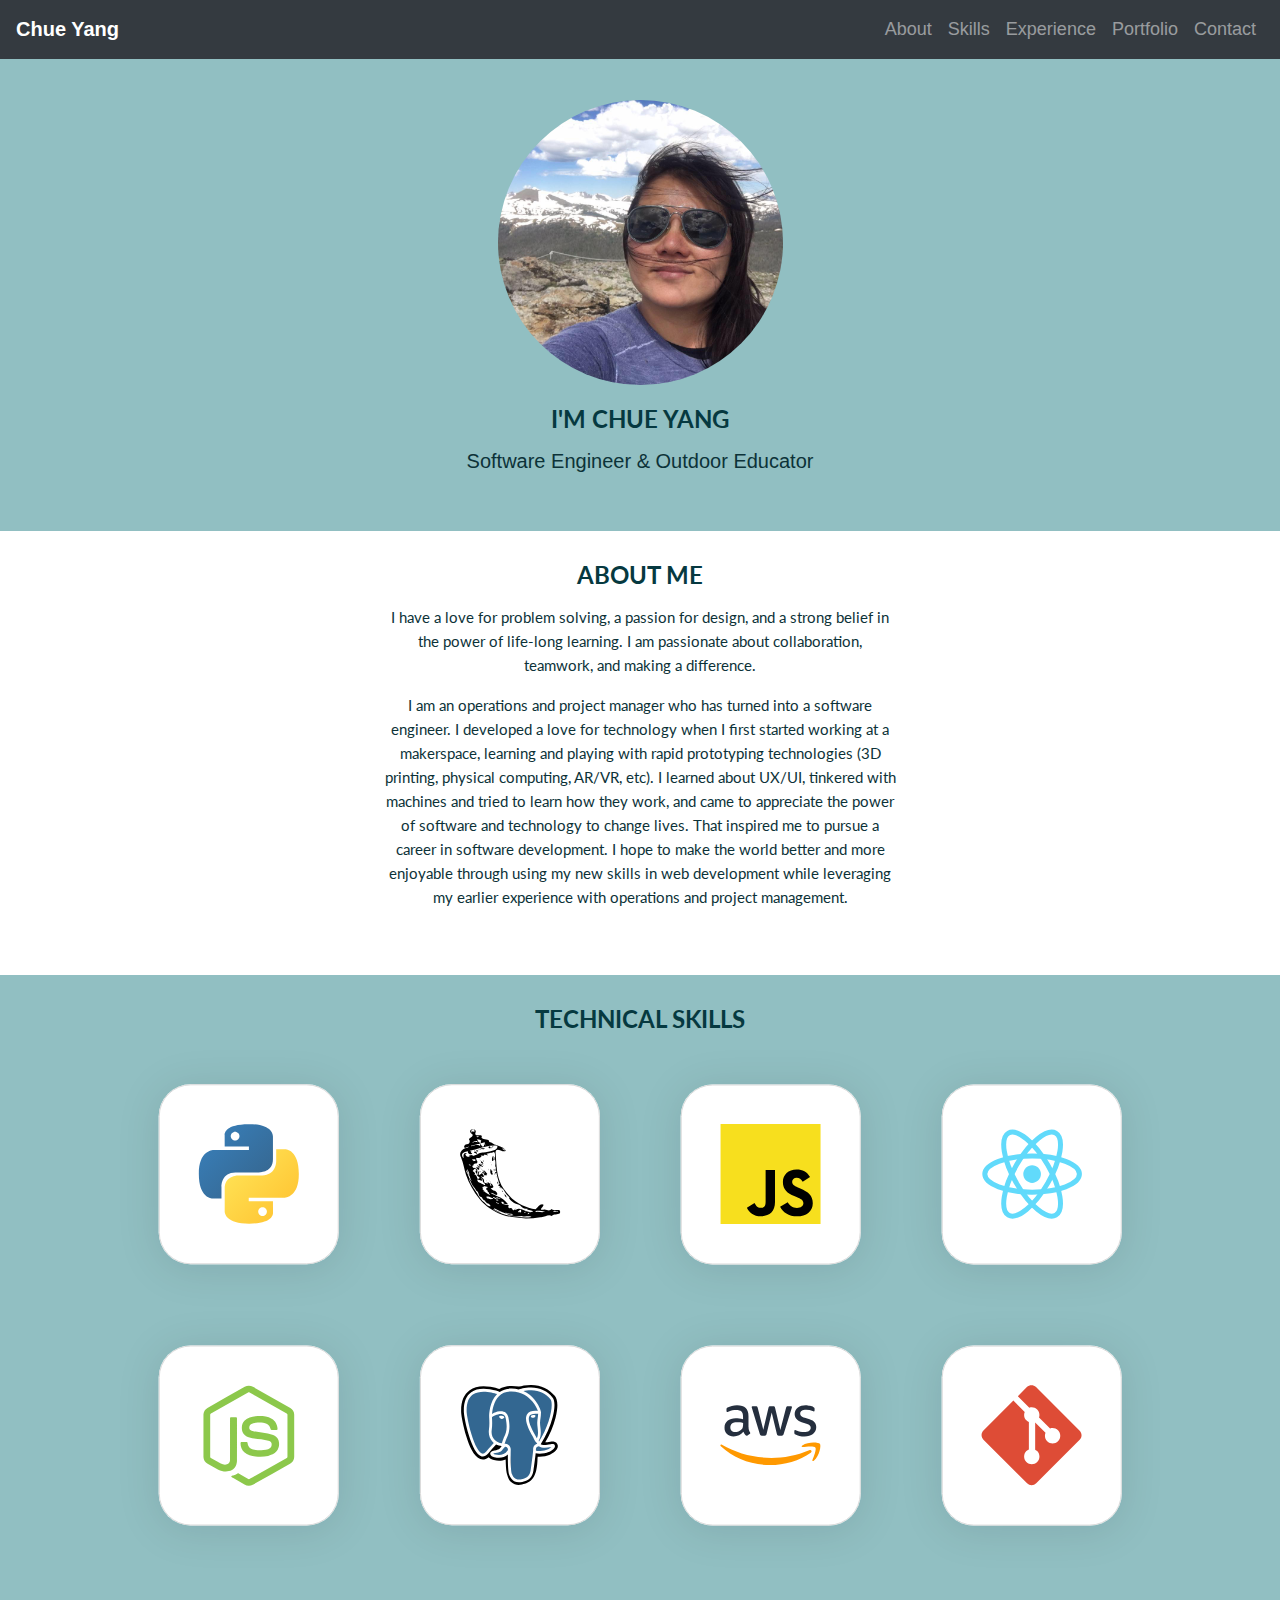
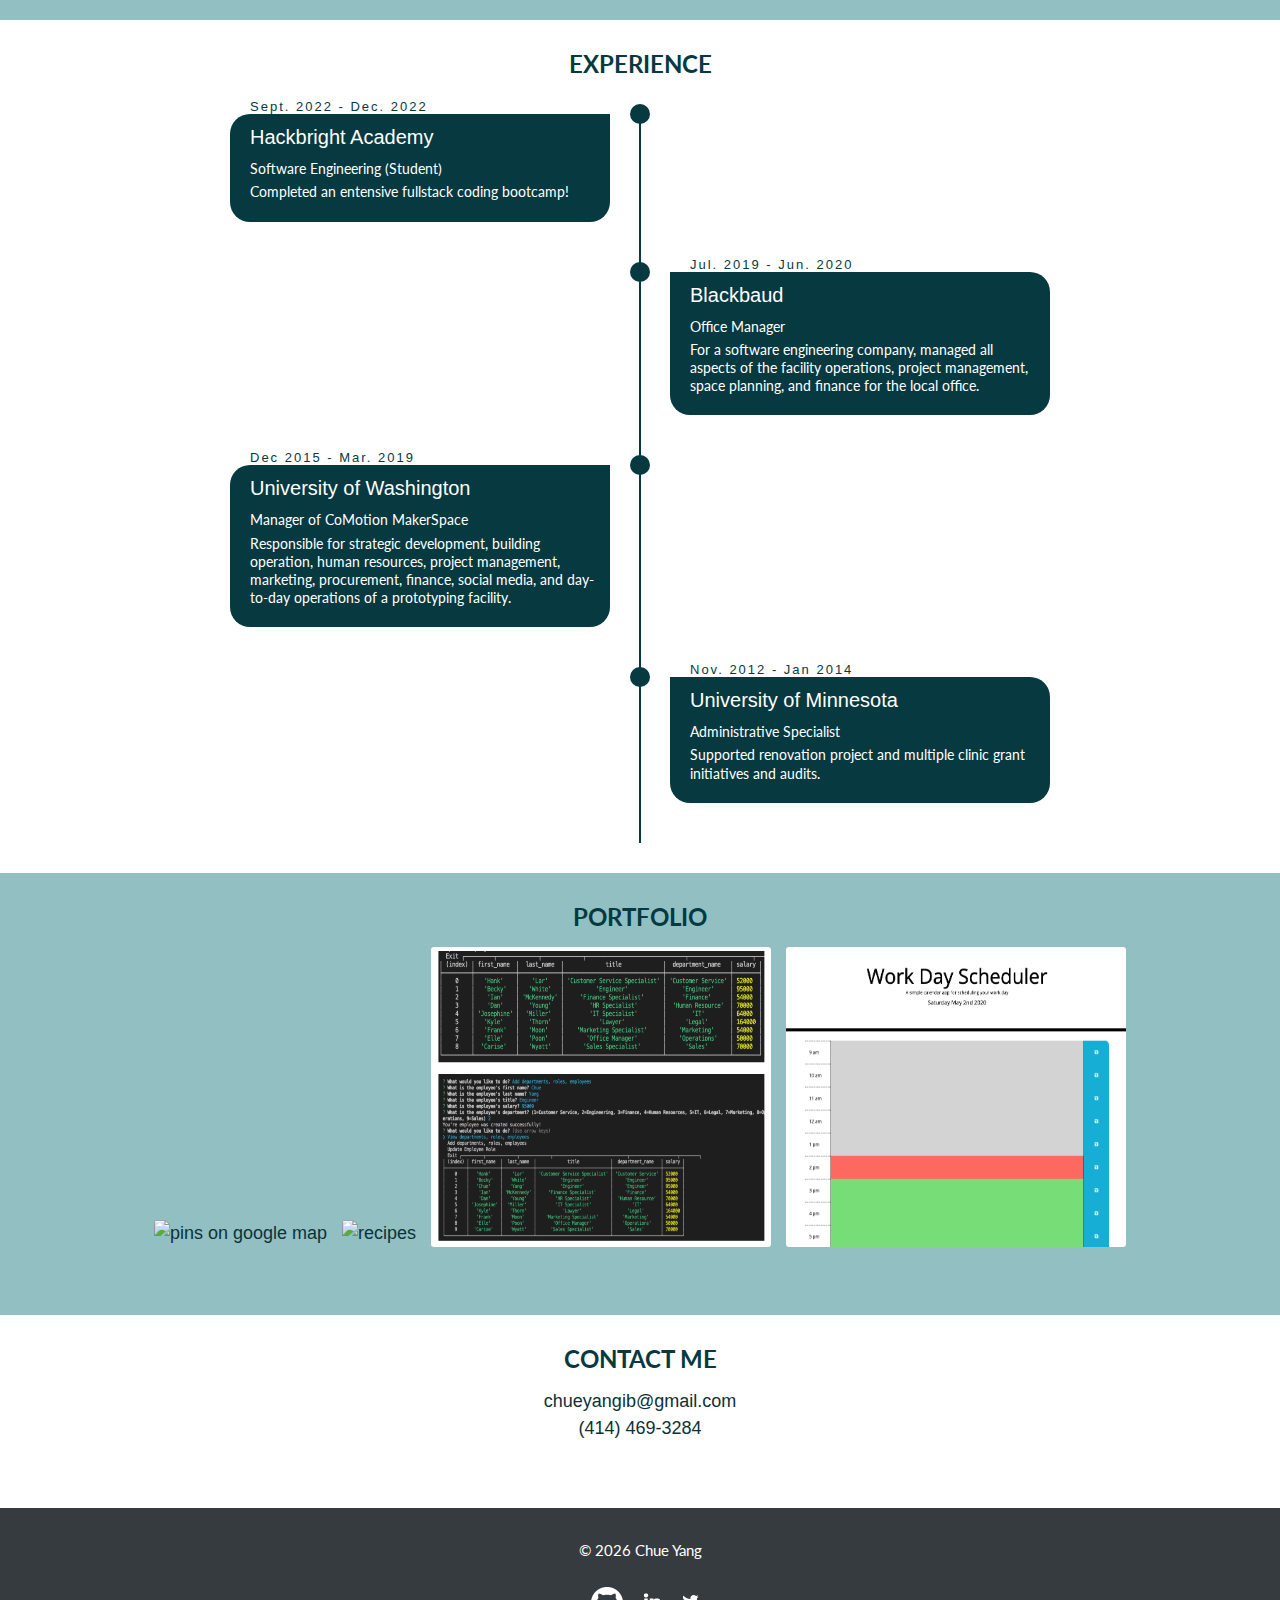
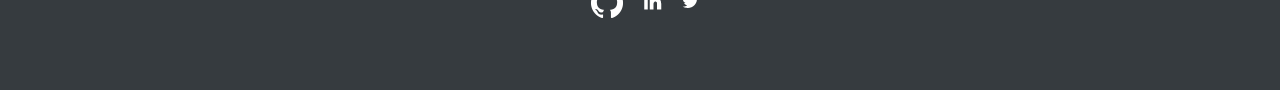
==== commit 7317f87b: "added flask icon and fixed css" ====
--- a/index.html
+++ b/index.html
@@ -55,16 +55,11 @@
         </section> 
         <section class ="section" id="about">
           <h4 class="section-heading"> ABOUT ME </h4>
-          <p class="p-container" >I have a passion for design, a love for problem solving, and a strong perspective 
-            on learning. I am passionate about colloboration and teamwork. I am dedicated to advocating for 
-            matters related to education and equity.
-          <br>
-          <br>
-            I am an operations and project manager turned software engineer. I fell into software while 
-            working at a makerspace, learning and playing with rapid prototyping technologies
-            (3D printing, physical computing, AR/VR, etc). I tinkered around with the machines 
-            and tried to learn how they work. I saw  how technology change lives and I've been pursuing 
-            software since.
+          <p class="p-container" >I have a love for problem solving, a passion for design, 
+            and a strong belief in the power of life-long learning. I am passionate about collaboration, teamwork, and making a difference. 
+          </p>
+          <p class="p-container" >
+            I am an operations and project manager who has turned into a software engineer.   I developed a love for technology when I first started working at a makerspace, learning and playing with rapid prototyping technologies (3D printing, physical computing, AR/VR, etc).  I learned about UX/UI, tinkered with machines and tried to learn how they work, and came to appreciate the power of software and technology to change lives.  That inspired me to pursue a career in software development. I hope to make the world better and more enjoyable through using my new skills in web development while leveraging my earlier experience with operations and project management.
           </p>
         </section>
         <section class ="section tech-skills " id="skills">
@@ -80,6 +75,7 @@
               <li>MongoDB</li>
             </ul> -->
             <img src="/images/tech-stack/python.svg" alt="python logo">
+            <img src="/images/tech-stack/flask.svg" alt="">
             <img src="/images/tech-stack/js.svg" alt="javascript logo">
             <img src="/images/tech-stack/reactjs.svg" alt="react logo">
             <img src="/images/tech-stack/nodejs.svg" alt="node logo">
--- a/style/style.css
+++ b/style/style.css
@@ -1,4 +1,3 @@
-
 *{
     box-sizing: border-box;
 }
@@ -32,12 +31,6 @@
     margin-bottom: 20px;
     border-radius: 50%;
 }
-/* #about{ */
-    /* margin-block-end: 1em;
-    margin-block-start: 1em;
-    margin-inline-end: 0px;
-    margin-inline-start: 0px; */
-/* } */
 
 
 p {
@@ -60,7 +53,6 @@
     padding-left: 15px;
     padding-right: 15px;
     padding-bottom: 50px;
-    /* padding-top: 50px; */
 }
 
 .section-heading {
@@ -85,11 +77,9 @@
 
 
 .p-container {
-    /* width: 550px; */
     text-align: center;
-    /* margin: auto; */
-    padding-left: 25%;
-    padding-right: 25%;
+    padding-left: 20%;
+    padding-right: 20%;
 }
 
 @media screen and (max-width: 480px){
@@ -98,8 +88,8 @@
     }
     .p-container {
         text-align: center;
-        padding-left: 5%;
-        padding-right: 5%;
+        padding-left: 7%;
+        padding-right: 7%;
     }
 
     .timeline-container {
@@ -113,18 +103,21 @@
         max-width: 50%;
     }
 
-}
-
-/* .port-width {
-    width: 500px;
-    text-align: center;
-    margin: auto;
-} */
+
+    #portfolio {
+        background-color: rgb(145, 191, 194);
+        color: rgb(12, 50, 56);
+        padding-bottom: 25px;
+    }
+    
+
+
+}
+
 
 #footer{
     clear: both;
     background-color: #363b3f;
-    /* background-color: rebeccapurple; */
     color: white;
 }
 
@@ -148,15 +141,12 @@
 img{
    max-width: 100%;
    height: auto; 
-   /* margin-top: 22px; */
    vertical-align: middle;
 }
 
 #portfolio img {
     width: 350px; /* You can set the dimensions to whatever you want */
     height: 300px;
-   
-    /* object-fit: cover; */
 }
 
 
@@ -174,12 +164,10 @@
 }
 /* Timeline */
 .timeline-container {
-    /* min-height: 100vh; */
     width: 100%;
     display: flex;
     align-items: center;
     justify-content: center;
-    padding:30px;
 }
 
 .skills-div {
@@ -331,6 +319,12 @@
         width: 970px;
         
     }
+
+    .p-container {
+        padding-left: 30%;
+        padding-right: 30%;
+    }
+    
 }
 
 @media screen and (max-width: 1200px){
@@ -343,6 +337,10 @@
     float: left;
     margin-top: 30px;
 }
+
+
+
+
 }
 
 @media screen and (max-width: 480px){
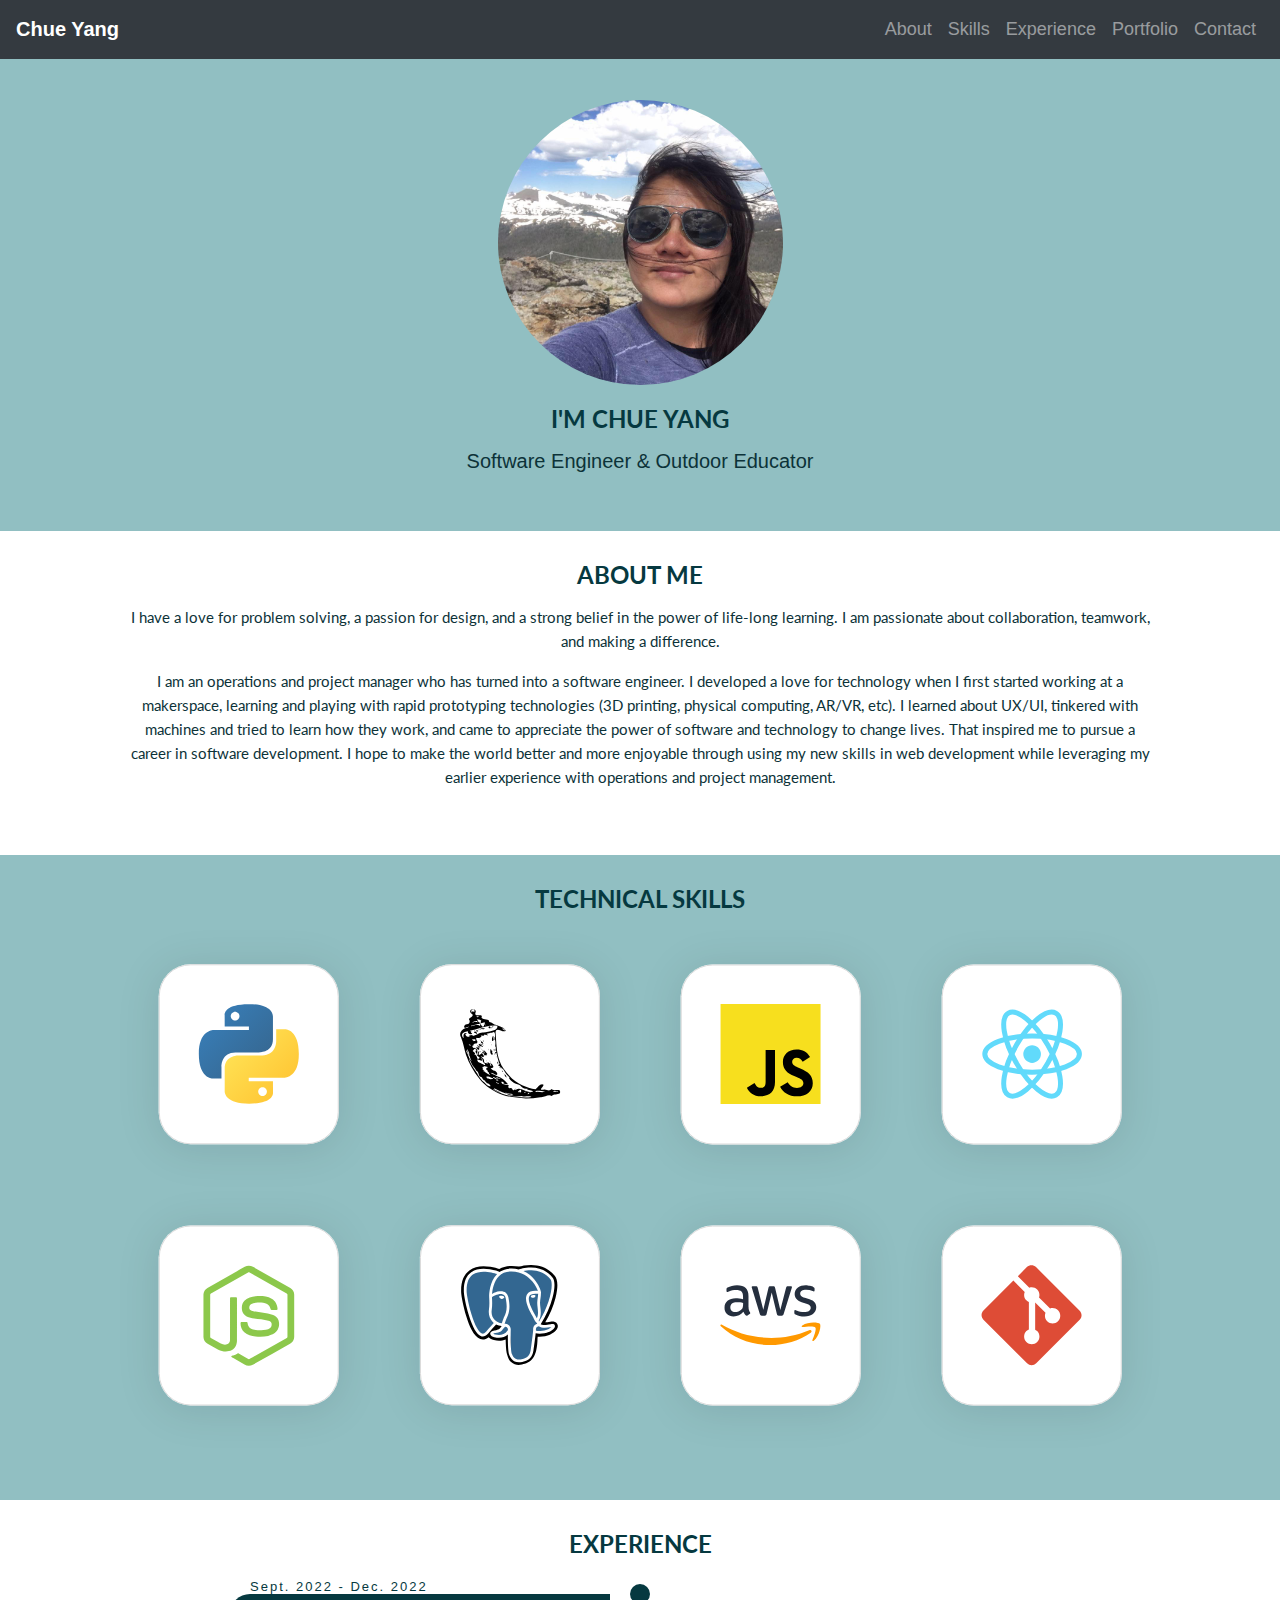
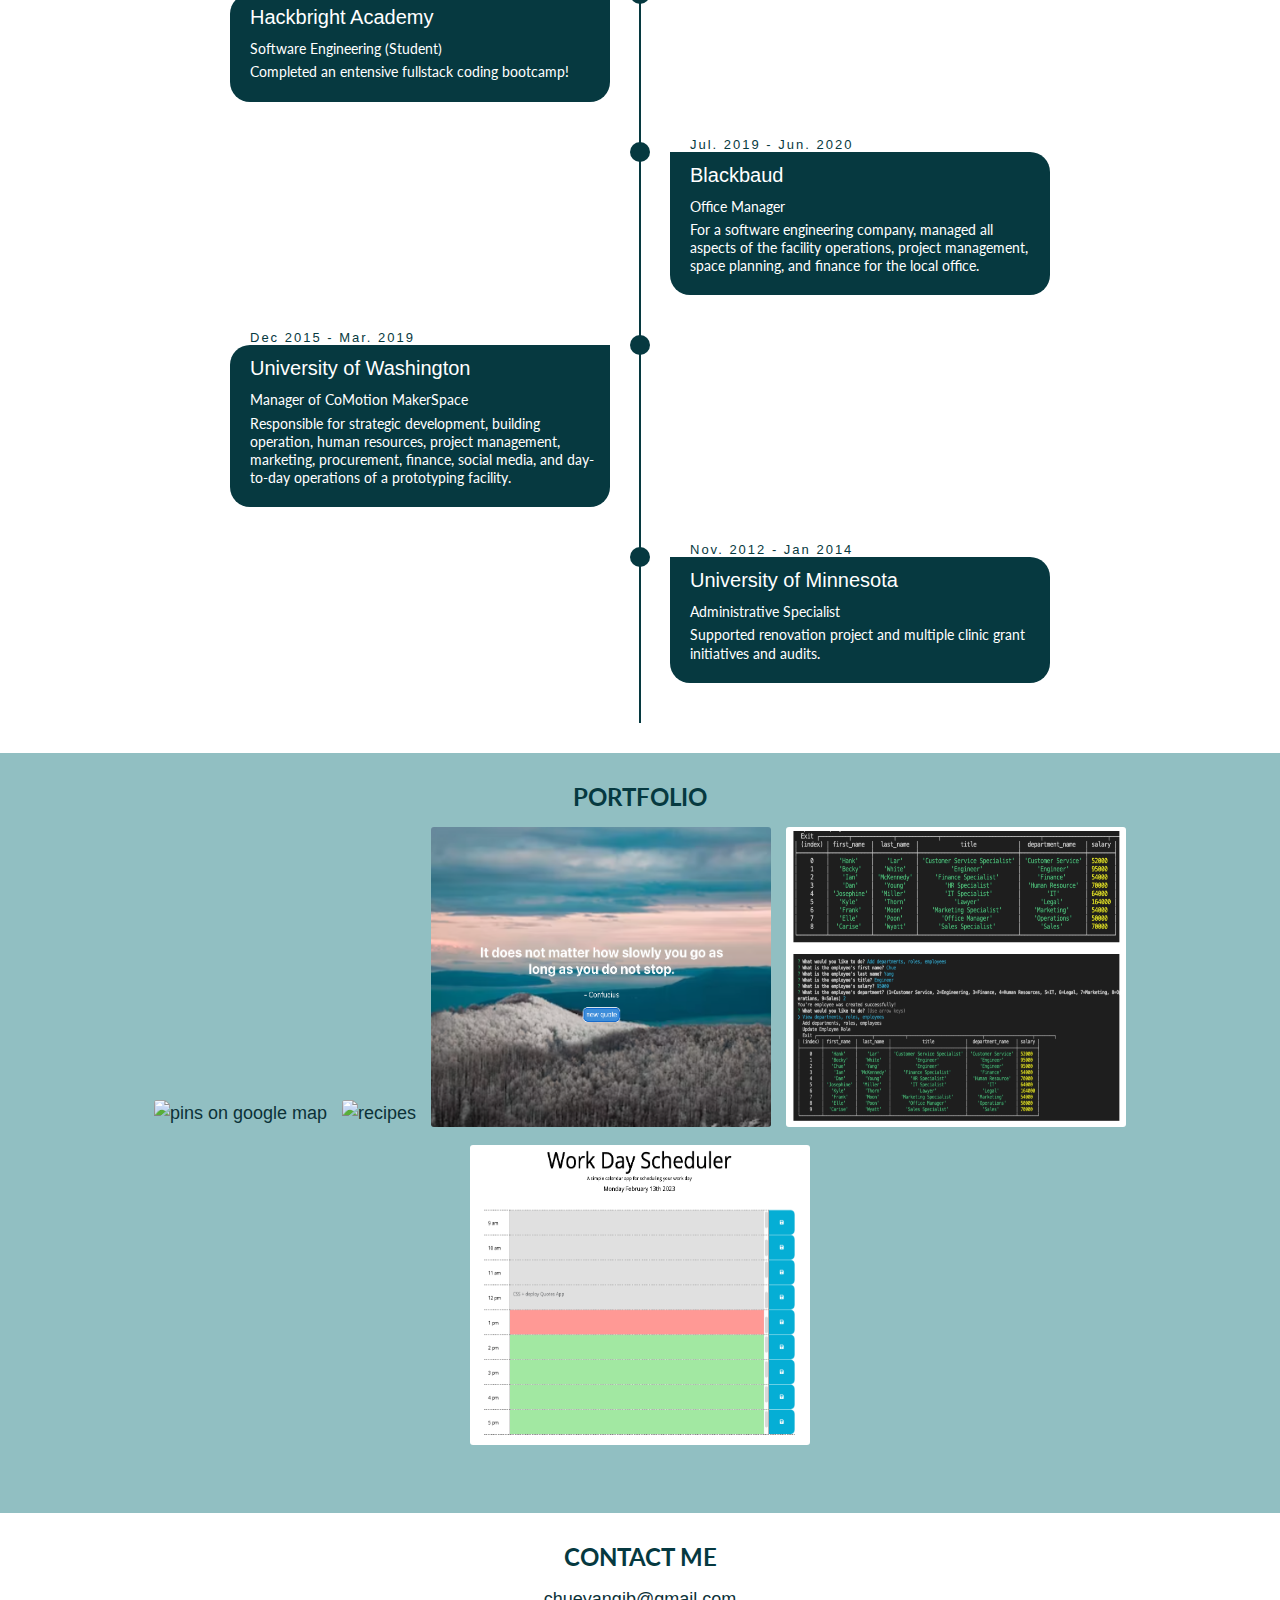
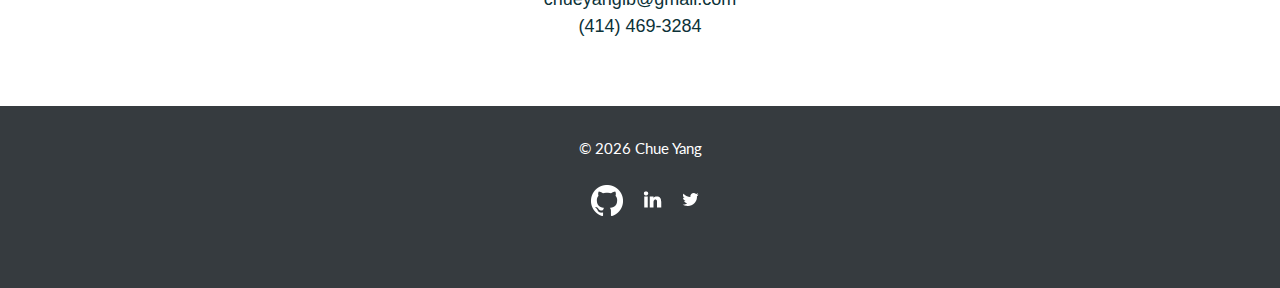
==== commit 403b0b4d: "Added mini react quote app" ====
--- a/index.html
+++ b/index.html
@@ -177,6 +177,24 @@
                 </div>
               </div>
             </div>
+            
+            <div class="hvrbox">
+              <img src="images/quote.png" class="card-img" alt="...">
+              <div class="hvrbox-layer">
+                <div class="hvrbox-position">
+                  <h3>Quote Generator</h3>
+                  <p>A quote a day to keep you inspired.</p>
+                  <div class="skills-btn-div">
+                    <button class="skills-btn">REACT</button>
+                    <!-- <button class="skills-btn">REACT</button> -->
+                  </div>
+                  <div >
+                    <a href="https://golden-cheesecake-6e68df.netlify.app/"><button class="proj-links">Live</button></a>
+                    <a href="https://github.com/chueny/quotes"><button class="proj-links">Github</button></a>
+                  </div>
+                </div>
+              </div>
+            </div>
 
             <div class="hvrbox">
               <img src="images/Employee System.png" class="card-img" alt="...">
--- a/style/style.css
+++ b/style/style.css
@@ -114,6 +114,21 @@
 
 }
 
+@media screen and (min-width: 491px){
+    .p-container {
+        padding-left: 10%;
+        padding-right: 10%;
+    }
+}
+
+@media only screen and (min-width: 768px){
+    .p-container {
+        padding-left: 10%;
+        padding-right: 10%;
+    }
+
+}
+
 
 #footer{
     clear: both;
@@ -320,10 +335,7 @@
         
     }
 
-    .p-container {
-        padding-left: 30%;
-        padding-right: 30%;
-    }
+   
     
 }
 
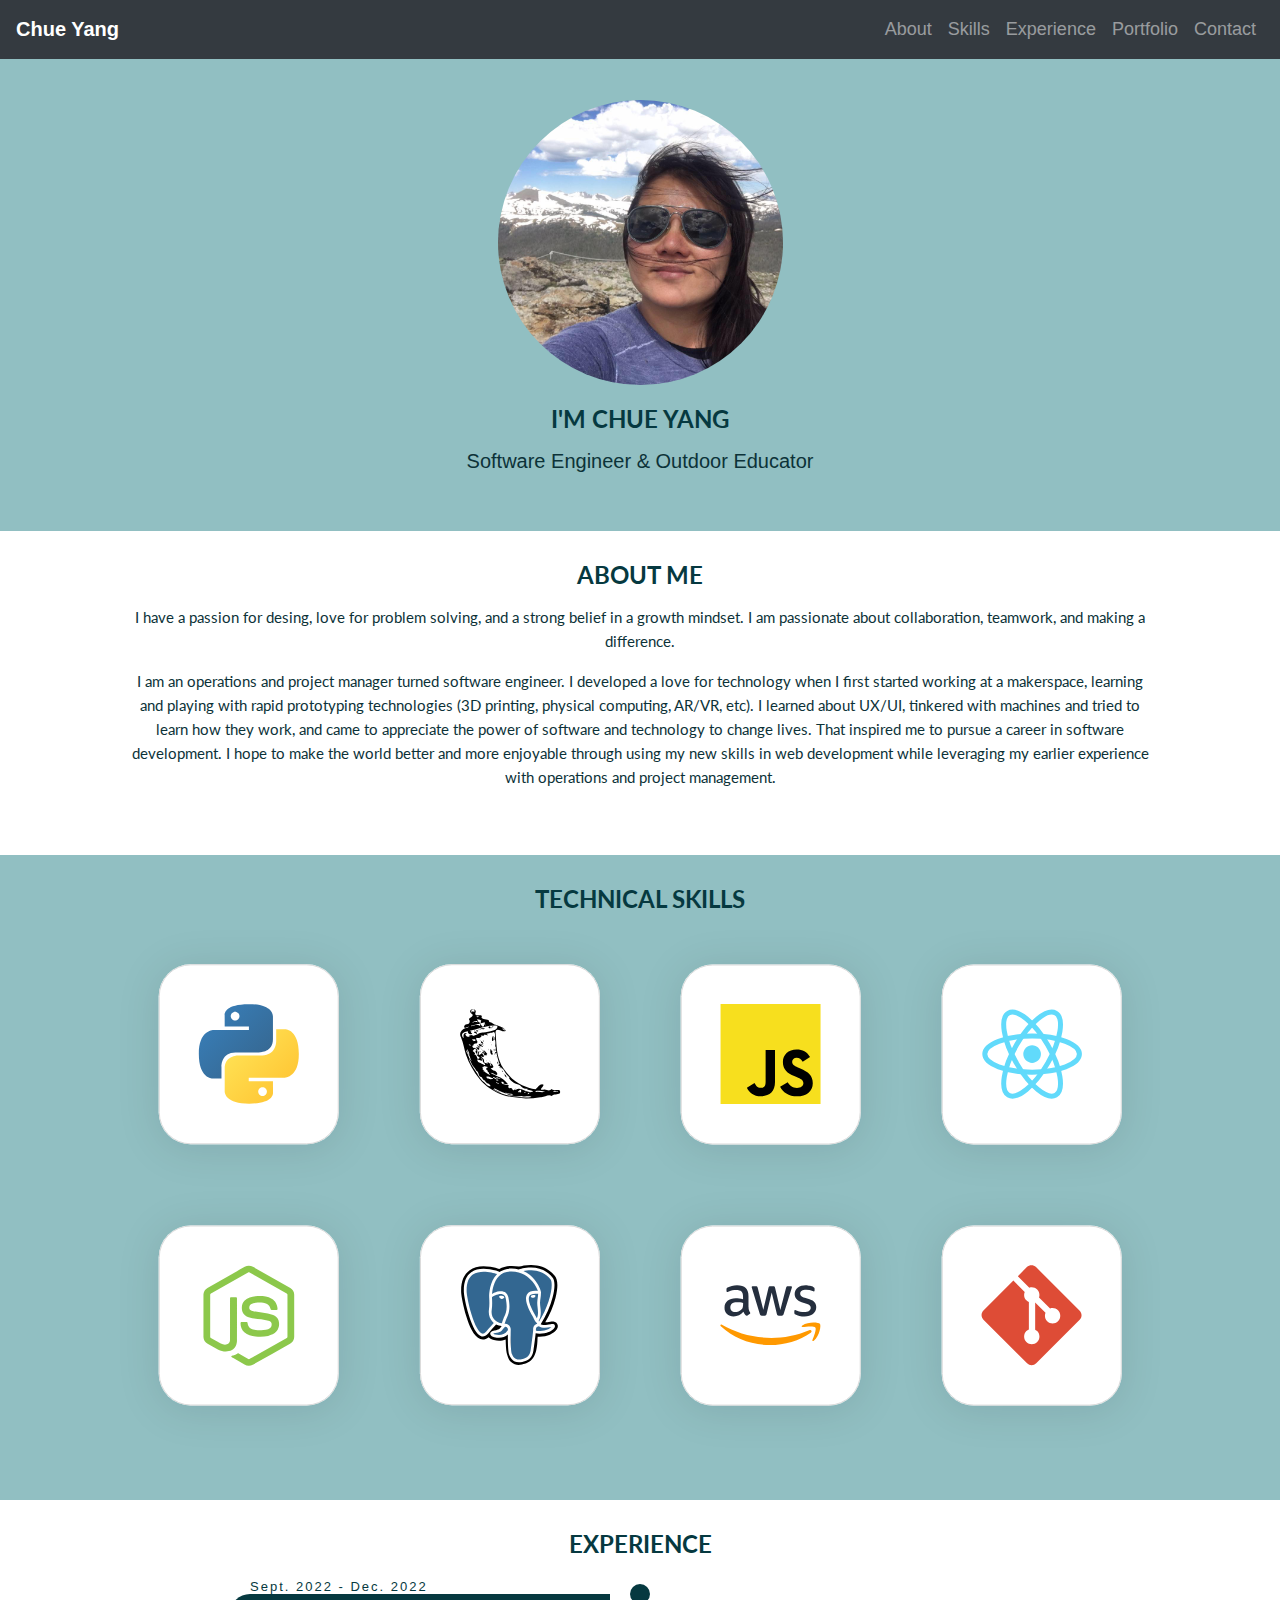
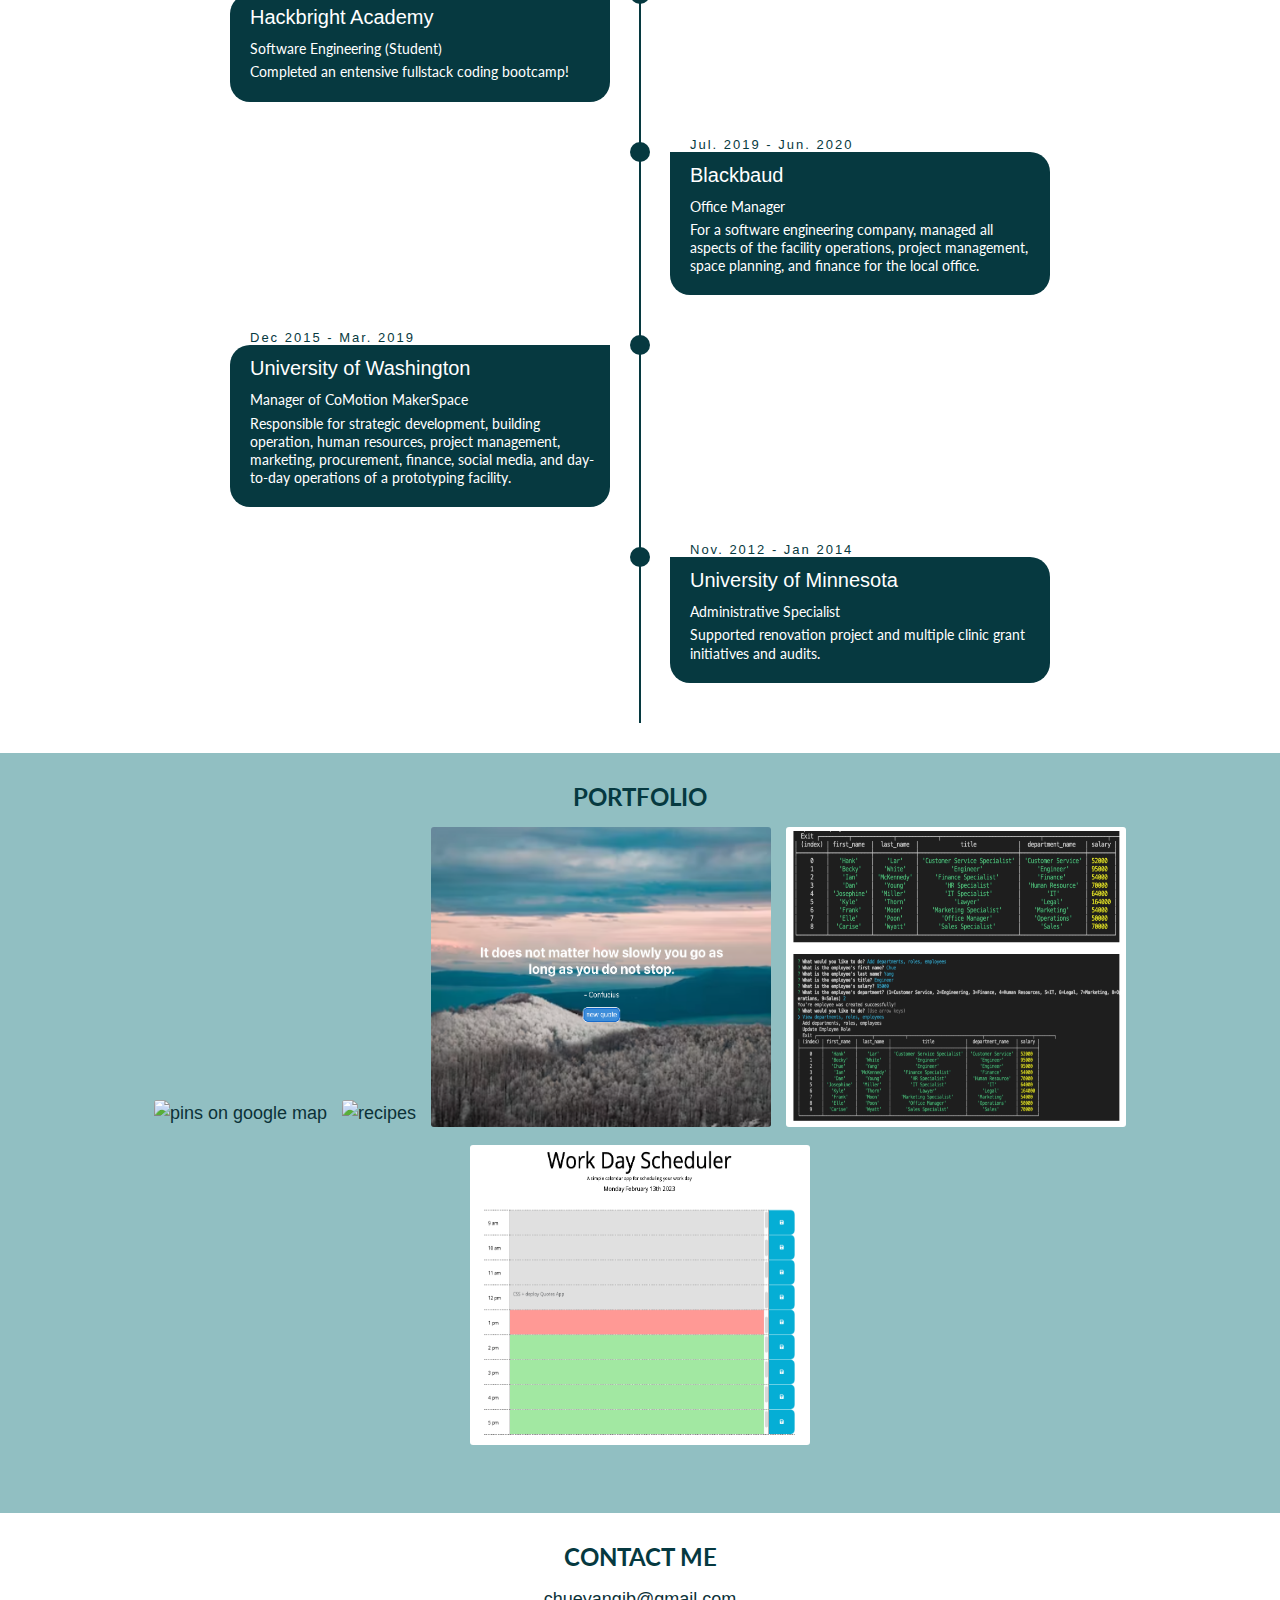
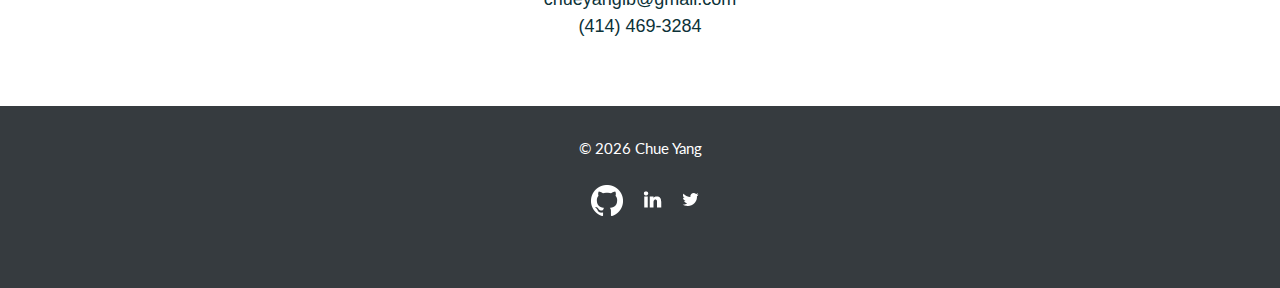
==== commit 643b8765: "updated intro paragraph" "" ====
--- a/index.html
+++ b/index.html
@@ -55,11 +55,10 @@
         </section> 
         <section class ="section" id="about">
           <h4 class="section-heading"> ABOUT ME </h4>
-          <p class="p-container" >I have a love for problem solving, a passion for design, 
-            and a strong belief in the power of life-long learning. I am passionate about collaboration, teamwork, and making a difference. 
+          <p class="p-container" >I have a passion for desing, love for problem solving, and a strong belief in a growth mindset. I am passionate about collaboration, teamwork, and making a difference. 
           </p>
           <p class="p-container" >
-            I am an operations and project manager who has turned into a software engineer.   I developed a love for technology when I first started working at a makerspace, learning and playing with rapid prototyping technologies (3D printing, physical computing, AR/VR, etc).  I learned about UX/UI, tinkered with machines and tried to learn how they work, and came to appreciate the power of software and technology to change lives.  That inspired me to pursue a career in software development. I hope to make the world better and more enjoyable through using my new skills in web development while leveraging my earlier experience with operations and project management.
+            I am an operations and project manager turned software engineer.   I developed a love for technology when I first started working at a makerspace, learning and playing with rapid prototyping technologies (3D printing, physical computing, AR/VR, etc).  I learned about UX/UI, tinkered with machines and tried to learn how they work, and came to appreciate the power of software and technology to change lives.  That inspired me to pursue a career in software development. I hope to make the world better and more enjoyable through using my new skills in web development while leveraging my earlier experience with operations and project management.
           </p>
         </section>
         <section class ="section tech-skills " id="skills">
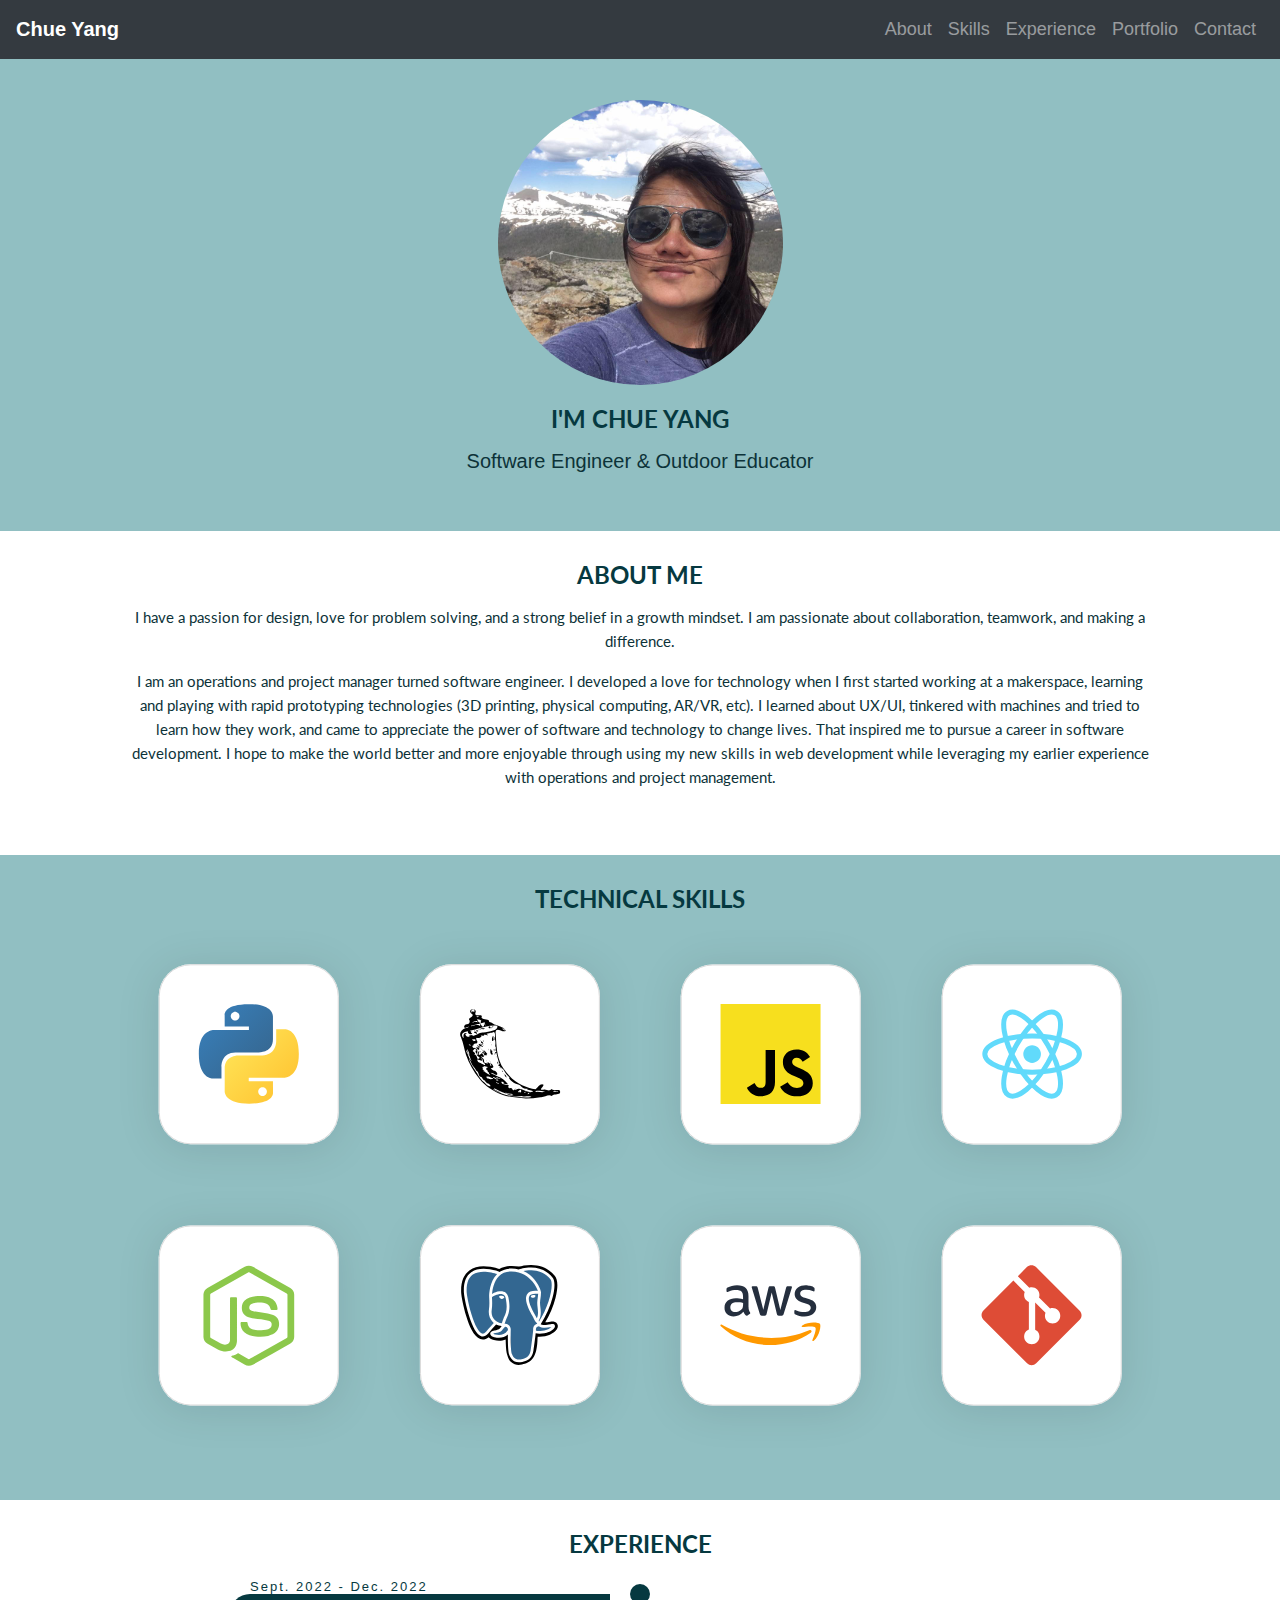
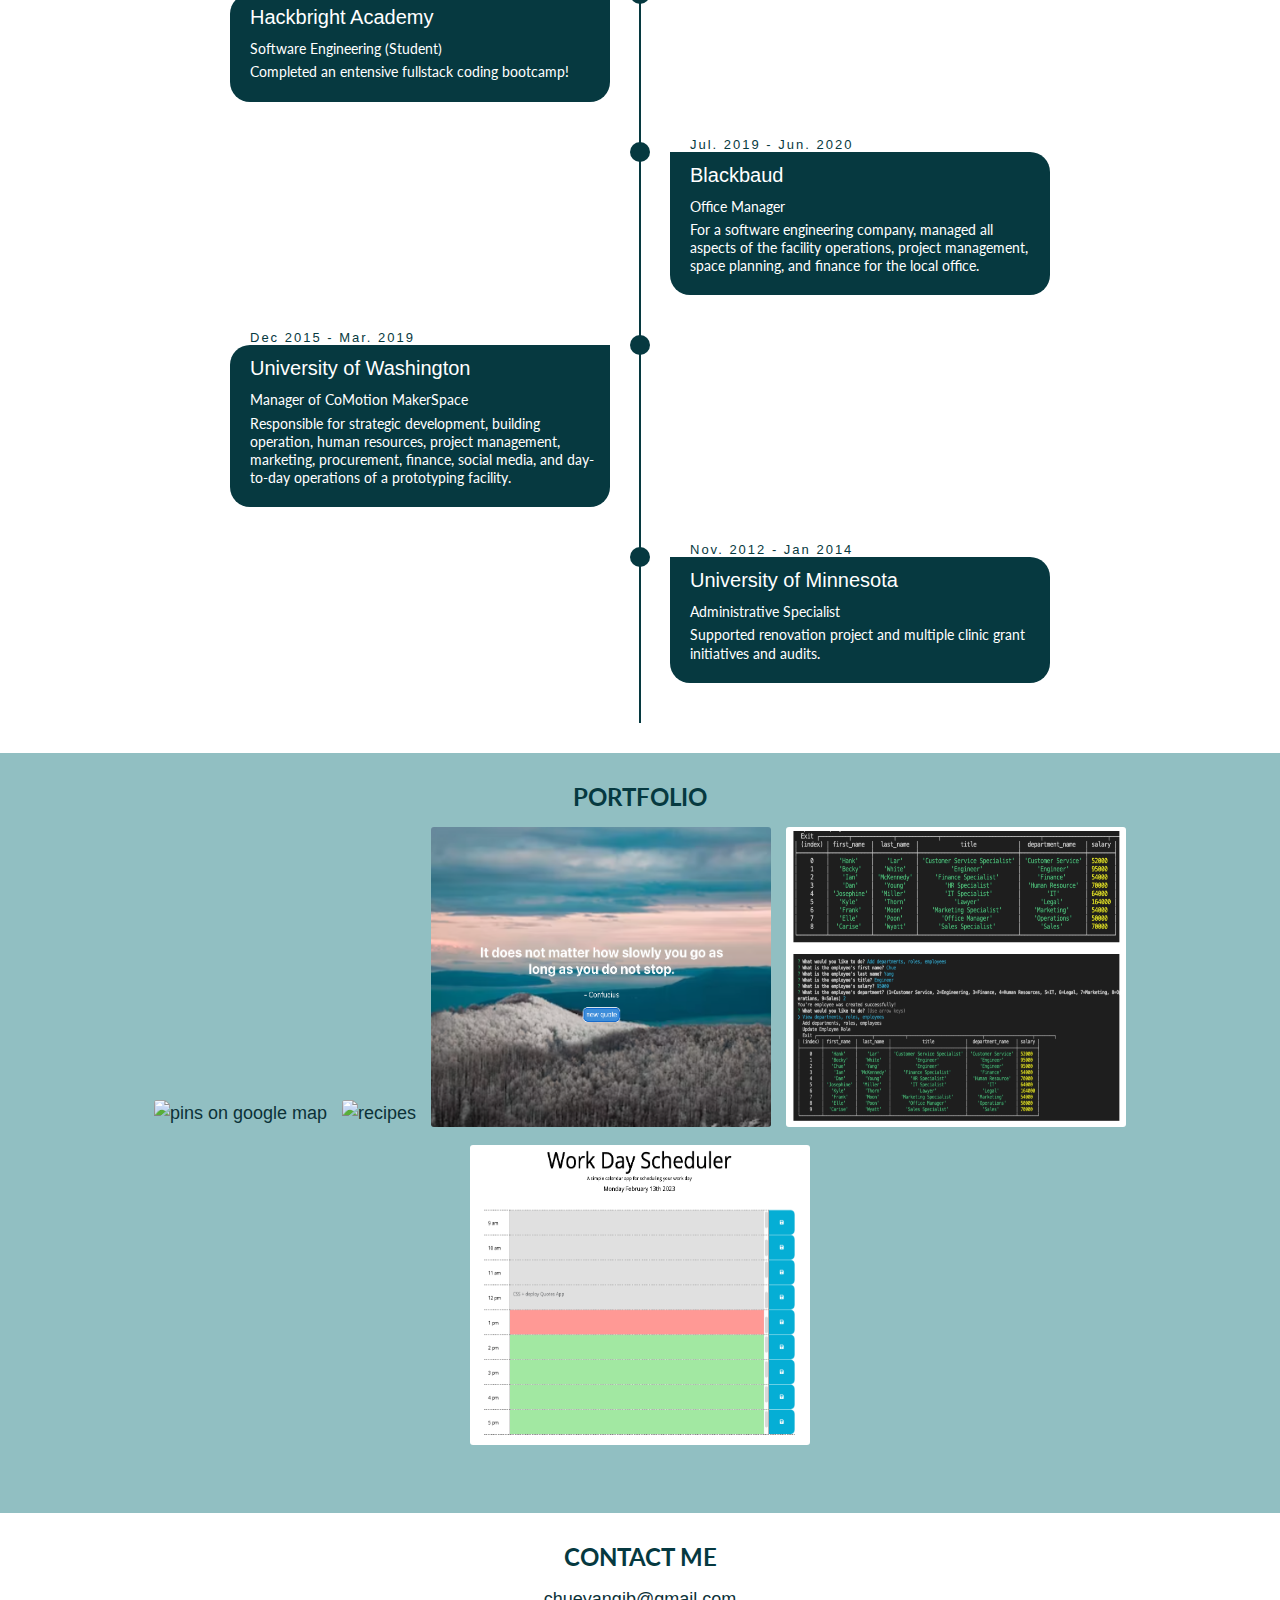
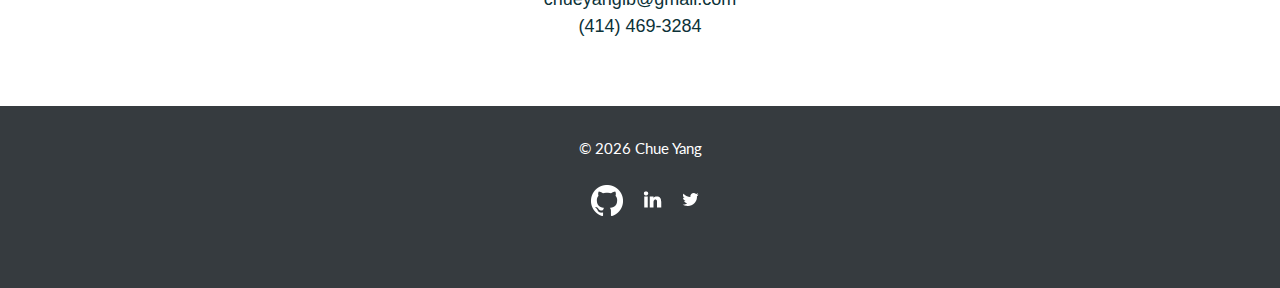
==== commit 1dc1af0f: "fixed typo in paragraph" ====
--- a/index.html
+++ b/index.html
@@ -55,7 +55,7 @@
         </section> 
         <section class ="section" id="about">
           <h4 class="section-heading"> ABOUT ME </h4>
-          <p class="p-container" >I have a passion for desing, love for problem solving, and a strong belief in a growth mindset. I am passionate about collaboration, teamwork, and making a difference. 
+          <p class="p-container" >I have a passion for design, love for problem solving, and a strong belief in a growth mindset. I am passionate about collaboration, teamwork, and making a difference. 
           </p>
           <p class="p-container" >
             I am an operations and project manager turned software engineer.   I developed a love for technology when I first started working at a makerspace, learning and playing with rapid prototyping technologies (3D printing, physical computing, AR/VR, etc).  I learned about UX/UI, tinkered with machines and tried to learn how they work, and came to appreciate the power of software and technology to change lives.  That inspired me to pursue a career in software development. I hope to make the world better and more enjoyable through using my new skills in web development while leveraging my earlier experience with operations and project management.
